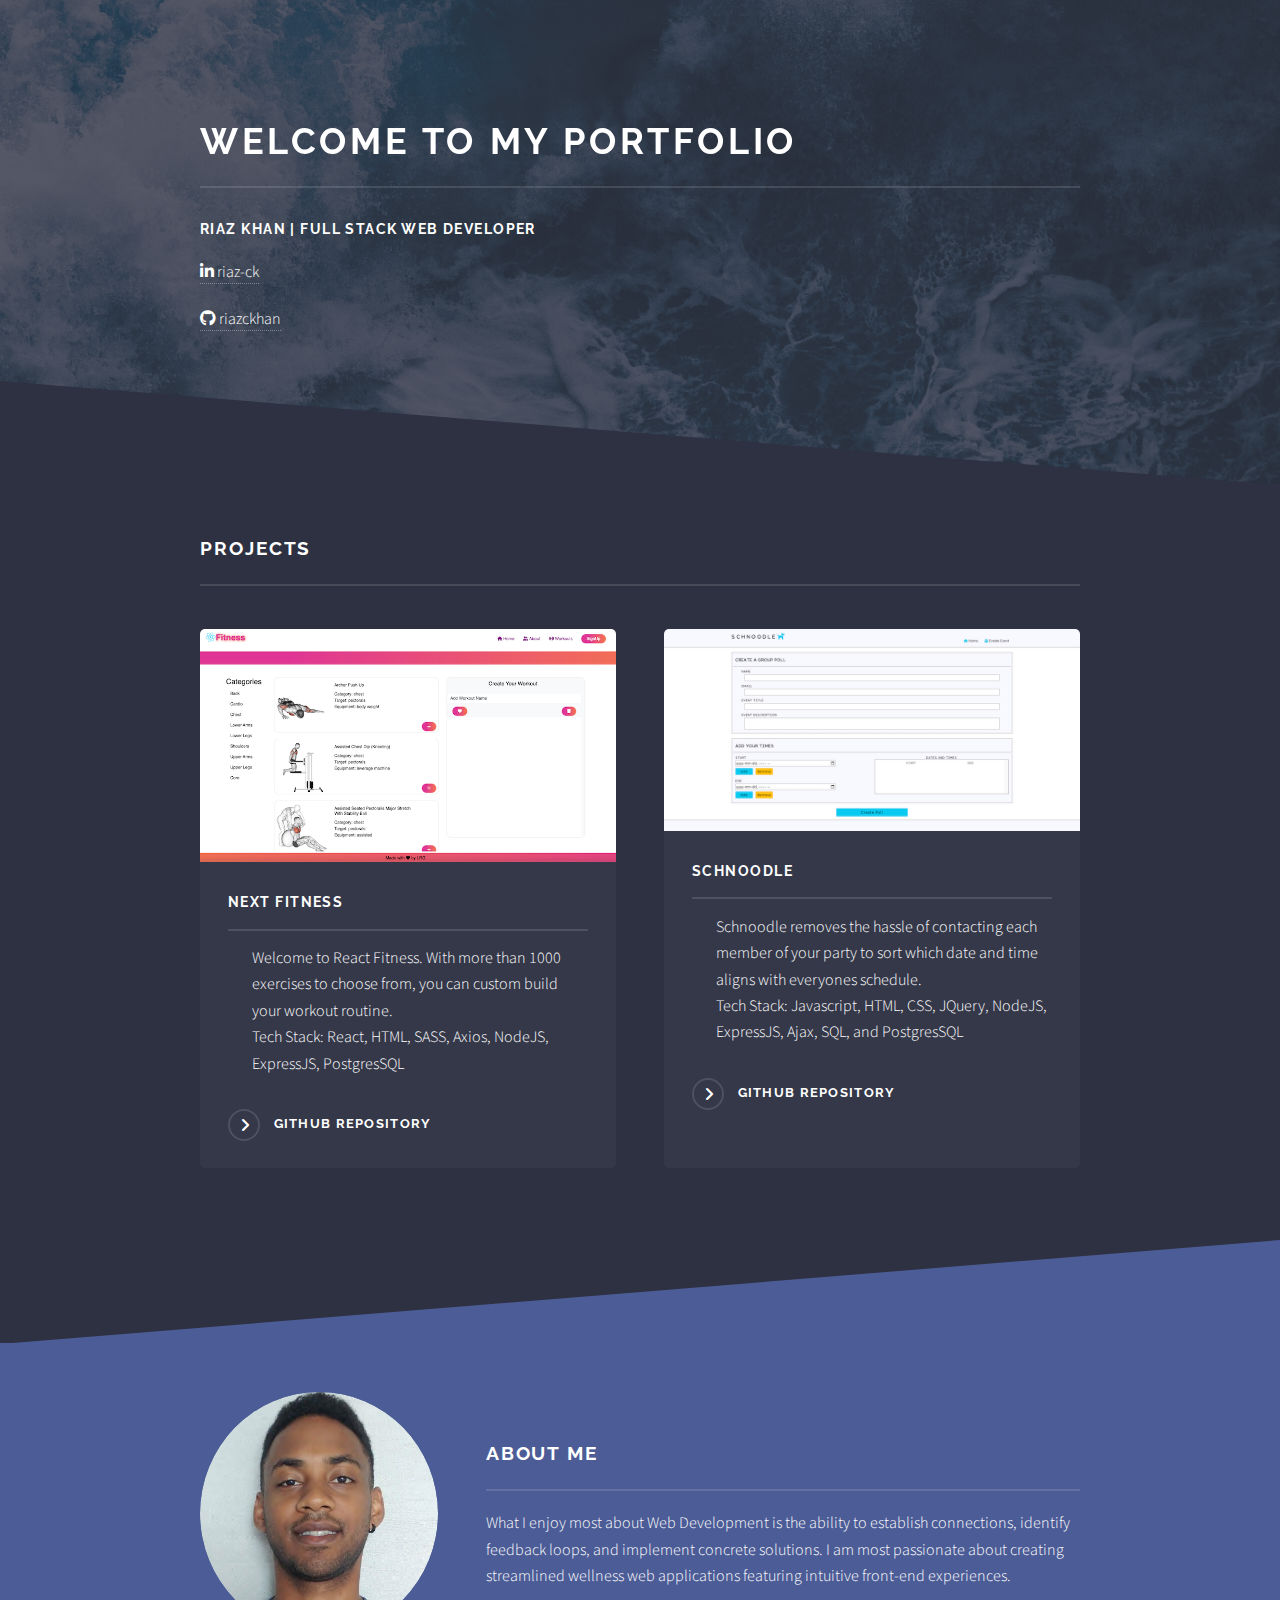
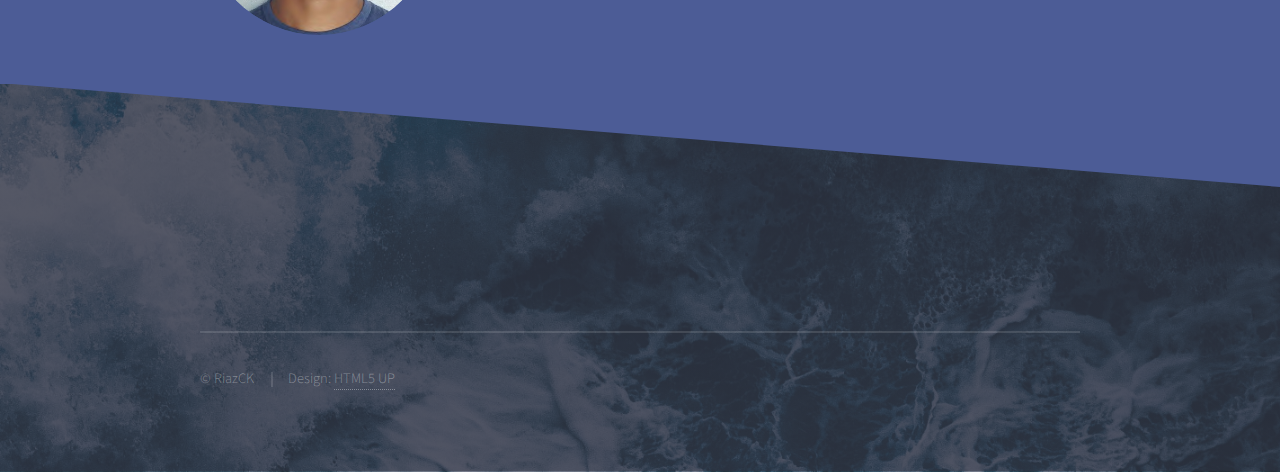
==== index.html @ c2c5a0a3 "Update description to match desired length" ====
<!DOCTYPE HTML>
<!--
	Solid State by HTML5 UP
	html5up.net | @ajlkn
	Free for personal and commercial use under the CCA 3.0 license (html5up.net/license)
-->
<html>

<head>
	<title>RiazCK Portfolio</title>
	<meta charset="utf-8" />
	<meta name="viewport" content="width=device-width, initial-scale=1, user-scalable=no" />
	<link rel="stylesheet" href="assets/css/main.css" />
	<noscript>
		<link rel="stylesheet" href="assets/css/noscript.css" />
	</noscript>

	<!-- Personal Styles -->
	<link rel="stylesheet" href="assets/css/custom.css" />

	<!-- Font Awesome CDN -->
	<link rel="stylesheet" href="https://cdnjs.cloudflare.com/ajax/libs/font-awesome/6.1.0/css/all.min.css"
		type="text/css" />
</head>

<body class="is-preload">

	<!-- Page Wrapper -->
	<div id="page-wrapper">

		<!-- Header -->
		<!-- <header id="header" class="alt">
						<h1><a href="index.html">Solid State</a></h1>
						<nav>
							<a href="#menu">Menu</a>
						</nav>
					</header> -->

		<!-- Menu -->
		<!-- <nav id="menu">
						<div class="inner">
							<h2>Menu</h2>
							<ul class="links">
								<li><a href="index.html">Home</a></li>
								<li><a href="generic.html">Generic</a></li>
								<li><a href="elements.html">Elements</a></li>
								<li><a href="#">Log In</a></li>
								<li><a href="#">Sign Up</a></li>
							</ul>
							<a href="#" class="close">Close</a>
						</div>
					</nav> -->

		<!-- Banner -->
		<section id="banner">
			<div class="inner">
				<!-- <div class="logo"><span class="icon fa-gem"></span></div> -->
				<h2>Welcome To My Portfolio</h2>

				<article class="icon-container">
					<h3 class="logo">Riaz Khan | Full Stack Web Developer</h3>
					<div class="logo"> <a href="https://www.linkedin.com/in/riaz-ck/"> <span
								class="fa-brands fa-linkedin-in"></span> riaz-ck </a> </div>
					<div class="logo"> <a href="https://github.com/RiazCKhan"> <span class="fa-brands fa-github"></span> riazckhan
						</a> </div>
				</article>

			</div>
		</section>

		<!-- Wrapper -->
		<section id="wrapper">

			<!-- PROJECTS -->
			<!-- One -->
			<section id="four" class="wrapper alt style1">
				<div class="inner">
					<h2 class="major">Projects</h2>

					<!-- <p>Cras mattis ante fermentum, malesuada neque vitae, eleifend erat. Phasellus non pulvinar erat. Fusce
						tincidunt, nisl eget mattis egestas, purus ipsum consequat orci, sit amet lobortis lorem lacus in tellus.
						Sed ac elementum arcu. Quisque placerat auctor laoreet.</p> -->

					<section class="features">

						<article>
							<a href="https://github.com/RiazCKhan/react-fit" class="image"><img src="images/pic01.png" alt="" /></a>
							<h3 class="major">Next Fitness</h3>
							<ul class="project-desc">
								<li>Welcome to React Fitness. With more than 1000 exercises to choose from, you can custom build your
									workout routine.</li>
								<li>Tech Stack: React, HTML, SASS, Axios, NodeJS, ExpressJS, PostgresSQL</li>
							</ul>
							<a href="https://github.com/RiazCKhan/react-fit" class="special">GitHub Repository</a>
						</article>

						<article>
							<a href="https://github.com/RiazCKhan/midterm-schoodle" class="image"><img src="images/pic02.png"
									alt="" /></a>
							<h3 class="major">Schnoodle</h3>
							<ul class="project-desc">
								<li>Schnoodle removes the hassle of contacting each member of your party to sort which date and time
									aligns with everyones schedule.</li>
								<li>Tech Stack: Javascript, HTML, CSS, JQuery, NodeJS, ExpressJS, Ajax, SQL, and PostgresSQL</li>
							</ul>
							<a href="https://github.com/RiazCKhan/midterm-schoodle" class="special">GitHub Repository</a>
						</article>

						<!-- <article>
							<a href="#" class="image"><img src="images/pic05.jpg" alt="" /></a>
							<h3 class="major">Nisl placerat</h3>
							<p>Lorem ipsum dolor sit amet, consectetur adipiscing vehicula id nulla dignissim dapibus ultrices.</p>
							<a href="#" class="special">Learn more</a>
						</article> -->

						<!-- <article>
							<a href="#" class="image"><img src="images/pic06.jpg" alt="" /></a>
							<h3 class="major">Ante fermentum</h3>
							<p>Lorem ipsum dolor sit amet, consectetur adipiscing vehicula id nulla dignissim dapibus ultrices.</p>
							<a href="#" class="special">Learn more</a>
						</article>

						<article>
							<a href="#" class="image"><img src="images/pic07.jpg" alt="" /></a>
							<h3 class="major">Fusce consequat</h3>
							<p>Lorem ipsum dolor sit amet, consectetur adipiscing vehicula id nulla dignissim dapibus ultrices.</p>
							<a href="#" class="special">Learn more</a>
						</article> -->

					</section>

					<!-- <ul class="actions">
						<li><a href="#" class="button">Browse All</a></li>
					</ul> -->

				</div>
			</section>

			<!-- ABOUT ME -->
			<!-- Two -->
			<section id="one" class="wrapper spotlight style1">
				<div class="inner">
					<a href="#" class="image"><img src="images/pic08.jpg" alt="" /></a>
					<div class="content">
						<h2 class="major">About Me</h2>
						<p>What I enjoy most about Web Development is the ability to establish connections,
							identify feedback loops, and implement concrete solutions.
							I am most passionate about creating streamlined wellness
							web applications featuring intuitive front-end experiences.</p>
						<!-- <a href="#" class="special">Learn more</a> -->
					</div>
				</div>
			</section>

			<!-- Three -->
			<!-- <section id="two" class="wrapper alt spotlight style2">
				<div class="inner">
					<a href="#" class="image"><img src="images/pic02.jpg" alt="" /></a>
					<div class="content">
						<h2 class="major">Tempus adipiscing</h2>
						<p>Lorem ipsum dolor sit amet, etiam lorem adipiscing elit. Cras turpis ante, nullam sit amet turpis non,
							sollicitudin posuere urna. Mauris id tellus arcu. Nunc vehicula id nulla dignissim dapibus. Nullam
							ultrices, neque et faucibus viverra, ex nulla cursus.</p>
						<a href="#" class="special">Learn more</a>
					</div>
				</div>
			</section> -->

			<!-- Four -->
			<!-- <section id="three" class="wrapper spotlight style3">
				<div class="inner">
					<a href="#" class="image"><img src="images/pic03.jpg" alt="" /></a>
					<div class="content">
						<h2 class="major">Nullam dignissim</h2>
						<p>Lorem ipsum dolor sit amet, etiam lorem adipiscing elit. Cras turpis ante, nullam sit amet turpis non,
							sollicitudin posuere urna. Mauris id tellus arcu. Nunc vehicula id nulla dignissim dapibus. Nullam
							ultrices, neque et faucibus viverra, ex nulla cursus.</p>
						<a href="#" class="special">Learn more</a>
					</div>
				</div>
			</section> -->

		</section>

		<!-- Footer -->
		<section id="footer">
			<div class="inner">

				<!-- <h2 class="major">Get in touch</h2>
				<form method="post" action="#">
					<div class="fields">
						<div class="field">
							<label for="name">Name</label>
							<input type="text" name="name" id="name" />
						</div>
						<div class="field">
							<label for="email">Email</label>
							<input type="email" name="email" id="email" />
						</div>
						<div class="field">
							<label for="message">Message</label>
							<textarea name="message" id="message" rows="4"></textarea>
						</div>
					</div>
					<ul class="actions">
						<li><input type="submit" value="Send Message" /></li>
					</ul>
				</form>
				<ul class="contact">
					<li class="icon solid fa-home">
						Untitled Inc<br />
						1234 Somewhere Road Suite #2894<br />
						Nashville, TN 00000-0000
					</li>
					<li class="icon solid fa-phone">(000) 000-0000</li>
					<li class="icon solid fa-envelope"><a href="#">information@untitled.tld</a></li>
					<li class="icon brands fa-twitter"><a href="#">twitter.com/untitled-tld</a></li>
					<li> <i class="fa-brands fa-linkedin-in"></i> </li>
					<li>  <i class="fa-brands fa-github"></i> </li>
				</ul> -->

				<ul class="copyright">
					<li>&copy; RiazCK</li>
					<li>Design: <a href="http://html5up.net">HTML5 UP</a></li>
				</ul>
			</div>
		</section>

	</div>

	<!-- Scripts -->
	<script src="assets/js/jquery.min.js"></script>
	<script src="assets/js/jquery.scrollex.min.js"></script>
	<script src="assets/js/browser.min.js"></script>
	<script src="assets/js/breakpoints.min.js"></script>
	<script src="assets/js/util.js"></script>
	<script src="assets/js/main.js"></script>

</body>

</html>
---- assets/css/main.css ----
@import url(fontawesome-all.min.css);
@import url("https://fonts.googleapis.com/css?family=Raleway:200,700|Source+Sans+Pro:300,600,300italic,600italic");

/*
	Solid State by HTML5 UP
	html5up.net | @ajlkn
	Free for personal and commercial use under the CCA 3.0 license (html5up.net/license)
*/

html, body, div, span, applet, object,
iframe, h1, h2, h3, h4, h5, h6, p, blockquote,
pre, a, abbr, acronym, address, big, cite,
code, del, dfn, em, img, ins, kbd, q, s, samp,
small, strike, strong, sub, sup, tt, var, b,
u, i, center, dl, dt, dd, ol, ul, li, fieldset,
form, label, legend, table, caption, tbody,
tfoot, thead, tr, th, td, article, aside,
canvas, details, embed, figure, figcaption,
footer, header, hgroup, menu, nav, output, ruby,
section, summary, time, mark, audio, video {
	margin: 0;
	padding: 0;
	border: 0;
	font-size: 100%;
	font: inherit;
	vertical-align: baseline;}

article, aside, details, figcaption, figure,
footer, header, hgroup, menu, nav, section {
	display: block;}

body {
	line-height: 1;
}

ol, ul {
	list-style: none;
}

blockquote, q {
	quotes: none;
}

	blockquote:before, blockquote:after, q:before, q:after {
		content: '';
		content: none;
	}

table {
	border-collapse: collapse;
	border-spacing: 0;
}

body {
	-webkit-text-size-adjust: none;
}

mark {
	background-color: transparent;
	color: inherit;
}

input::-moz-focus-inner {
	border: 0;
	padding: 0;
}

input, select, textarea {
	-moz-appearance: none;
	-webkit-appearance: none;
	-ms-appearance: none;
	appearance: none;
}

/* Basic */

	@-ms-viewport {
		width: device-width;
	}

	body {
		-ms-overflow-style: scrollbar;
	}

	@media screen and (max-width: 480px) {

		html, body {
			min-width: 320px;
		}

	}

	html {
		box-sizing: border-box;
	}

	*, *:before, *:after {
		box-sizing: inherit;
	}

	body {
		background-color: #2e3141;
		background-image: linear-gradient(to top, rgba(46, 49, 65, 0.8), rgba(46, 49, 65, 0.8)), url("../../images/bg.jpg");
		background-size: auto, cover;
		background-attachment: fixed, fixed;
		background-position: center, center;
	}

		body.is-preload *, body.is-preload *:before, body.is-preload *:after {
			-moz-animation: none !important;
			-webkit-animation: none !important;
			-ms-animation: none !important;
			animation: none !important;
			-moz-transition: none !important;
			-webkit-transition: none !important;
			-ms-transition: none !important;
			transition: none !important;
		}

/* Type */

	body, input, select, textarea {
		color: #ffffff;
		font-family: "Source Sans Pro", Helvetica, sans-serif;
		font-size: 16.5pt;
		font-weight: 300;
		line-height: 1.65;
	}

		@media screen and (max-width: 1680px) {

			body, input, select, textarea {
				font-size: 13pt;
			}

		}

		@media screen and (max-width: 1280px) {

			body, input, select, textarea {
				font-size: 12pt;
			}

		}

		@media screen and (max-width: 980px) {

			body, input, select, textarea {
				font-size: 12pt;
			}

		}

		@media screen and (max-width: 736px) {

			body, input, select, textarea {
				font-size: 12pt;
			}

		}

		@media screen and (max-width: 480px) {

			body, input, select, textarea {
				font-size: 12pt;
			}

		}

	a {
		-moz-transition: color 0.2s ease-in-out, border-bottom-color 0.2s ease-in-out;
		-webkit-transition: color 0.2s ease-in-out, border-bottom-color 0.2s ease-in-out;
		-ms-transition: color 0.2s ease-in-out, border-bottom-color 0.2s ease-in-out;
		transition: color 0.2s ease-in-out, border-bottom-color 0.2s ease-in-out;
		border-bottom: dotted 1px rgba(255, 255, 255, 0.35);
		color: #ffffff;
		text-decoration: none;
	}

		a:hover {
			border-bottom-color: transparent;
			color: #ffffff !important;
		}

		a.special:not(.button) {
			text-decoration: none;
			border-bottom: 0;
			display: block;
			font-family: Raleway, Helvetica, sans-serif;
			font-size: 0.8em;
			font-weight: 700;
			letter-spacing: 0.1em;
			margin: 0 0 2em 0;
			text-transform: uppercase;
		}

			a.special:not(.button):before {
				-moz-osx-font-smoothing: grayscale;
				-webkit-font-smoothing: antialiased;
				display: inline-block;
				font-style: normal;
				font-variant: normal;
				text-rendering: auto;
				line-height: 1;
				text-transform: none !important;
				font-family: 'Font Awesome 5 Free';
				font-weight: 900;
			}

			a.special:not(.button):before {
				-moz-transition: background-color 0.2s ease-in-out;
				-webkit-transition: background-color 0.2s ease-in-out;
				-ms-transition: background-color 0.2s ease-in-out;
				transition: background-color 0.2s ease-in-out;
				border-radius: 100%;
				border: solid 2px rgba(255, 255, 255, 0.125);
				content: '\f105';
				display: inline-block;
				font-size: 1.25em;
				height: 2em;
				line-height: 1.75em;
				margin-right: 0.85em;
				text-align: center;
				text-indent: 0.15em;
				vertical-align: middle;
				width: 2em;
			}

			a.special:not(.button):hover:before {
				background-color: rgba(255, 255, 255, 0.025);
			}

			a.special:not(.button):active:before {
				background-color: rgba(255, 255, 255, 0.075);
			}

	strong, b {
		color: #ffffff;
		font-weight: 600;
	}

	em, i {
		font-style: italic;
	}

	p {
		margin: 0 0 2em 0;
	}

	h1, h2, h3, h4, h5, h6 {
		color: #ffffff;
		font-family: Raleway, Helvetica, sans-serif;
		font-weight: 700;
		letter-spacing: 0.1em;
		margin: 0 0 1em 0;
		text-transform: uppercase;
	}

		h1 a, h2 a, h3 a, h4 a, h5 a, h6 a {
			color: inherit;
			text-decoration: none;
			border-bottom: 0;
		}

		h1 span, h2 span, h3 span, h4 span, h5 span, h6 span {
			font-weight: 200;
		}

		h1.major, h2.major, h3.major, h4.major, h5.major, h6.major {
			padding-bottom: 1em;
			border-bottom: solid 2px rgba(255, 255, 255, 0.125);
		}

	h2 {
		font-size: 1.2em;
	}

	h3 {
		font-size: 0.9em;
	}

	h4 {
		font-size: 0.7em;
	}

	h5 {
		font-size: 0.7em;
	}

	h6 {
		font-size: 0.7em;
	}

	@media screen and (max-width: 736px) {

		h2 {
			font-size: 1em;
		}

		h3 {
			font-size: 0.8em;
		}

	}

	sub {
		font-size: 0.8em;
		position: relative;
		top: 0.5em;
	}

	sup {
		font-size: 0.8em;
		position: relative;
		top: -0.5em;
	}

	blockquote {
		border-left: solid 4px rgba(255, 255, 255, 0.125);
		font-style: italic;
		margin: 0 0 2em 0;
		padding: 0.5em 0 0.5em 2em;
	}

	code {
		background: rgba(255, 255, 255, 0.025);
		border-radius: 5px;
		border: solid 2px rgba(255, 255, 255, 0.125);
		font-family: "Courier New", monospace;
		font-size: 0.9em;
		margin: 0 0.25em;
		padding: 0.25em 0.65em;
	}

	pre {
		-webkit-overflow-scrolling: touch;
		font-family: "Courier New", monospace;
		font-size: 0.9em;
		margin: 0 0 2em 0;
	}

		pre code {
			display: block;
			line-height: 1.75em;
			padding: 1em 1.5em;
			overflow-x: auto;
		}

	hr {
		border: 0;
		border-bottom: solid 2px rgba(255, 255, 255, 0.125);
		margin: 2.5em 0;
	}

		hr.major {
			margin: 4em 0;
		}

	.align-left {
		text-align: left;
	}

	.align-center {
		text-align: center;
	}

	.align-right {
		text-align: right;
	}

/* Row */

	.row {
		display: flex;
		flex-wrap: wrap;
		box-sizing: border-box;
		align-items: stretch;
	}

		.row > * {
			box-sizing: border-box;
		}

		.row.gtr-uniform > * > :last-child {
			margin-bottom: 0;
		}

		.row.aln-left {
			justify-content: flex-start;
		}

		.row.aln-center {
			justify-content: center;
		}

		.row.aln-right {
			justify-content: flex-end;
		}

		.row.aln-top {
			align-items: flex-start;
		}

		.row.aln-middle {
			align-items: center;
		}

		.row.aln-bottom {
			align-items: flex-end;
		}

		.row > .imp {
			order: -1;
		}

		.row > .col-1 {
			width: 8.33333%;
		}

		.row > .off-1 {
			margin-left: 8.33333%;
		}

		.row > .col-2 {
			width: 16.66667%;
		}

		.row > .off-2 {
			margin-left: 16.66667%;
		}

		.row > .col-3 {
			width: 25%;
		}

		.row > .off-3 {
			margin-left: 25%;
		}

		.row > .col-4 {
			width: 33.33333%;
		}

		.row > .off-4 {
			margin-left: 33.33333%;
		}

		.row > .col-5 {
			width: 41.66667%;
		}

		.row > .off-5 {
			margin-left: 41.66667%;
		}

		.row > .col-6 {
			width: 50%;
		}

		.row > .off-6 {
			margin-left: 50%;
		}

		.row > .col-7 {
			width: 58.33333%;
		}

		.row > .off-7 {
			margin-left: 58.33333%;
		}

		.row > .col-8 {
			width: 66.66667%;
		}

		.row > .off-8 {
			margin-left: 66.66667%;
		}

		.row > .col-9 {
			width: 75%;
		}

		.row > .off-9 {
			margin-left: 75%;
		}

		.row > .col-10 {
			width: 83.33333%;
		}

		.row > .off-10 {
			margin-left: 83.33333%;
		}

		.row > .col-11 {
			width: 91.66667%;
		}

		.row > .off-11 {
			margin-left: 91.66667%;
		}

		.row > .col-12 {
			width: 100%;
		}

		.row > .off-12 {
			margin-left: 100%;
		}

		.row.gtr-0 {
			margin-top: 0;
			margin-left: 0em;
		}

			.row.gtr-0 > * {
				padding: 0 0 0 0em;
			}

			.row.gtr-0.gtr-uniform {
				margin-top: 0em;
			}

				.row.gtr-0.gtr-uniform > * {
					padding-top: 0em;
				}

		.row.gtr-25 {
			margin-top: 0;
			margin-left: -0.4375em;
		}

			.row.gtr-25 > * {
				padding: 0 0 0 0.4375em;
			}

			.row.gtr-25.gtr-uniform {
				margin-top: -0.4375em;
			}

				.row.gtr-25.gtr-uniform > * {
					padding-top: 0.4375em;
				}

		.row.gtr-50 {
			margin-top: 0;
			margin-left: -0.875em;
		}

			.row.gtr-50 > * {
				padding: 0 0 0 0.875em;
			}

			.row.gtr-50.gtr-uniform {
				margin-top: -0.875em;
			}

				.row.gtr-50.gtr-uniform > * {
					padding-top: 0.875em;
				}

		.row {
			margin-top: 0;
			margin-left: -1.75em;
		}

			.row > * {
				padding: 0 0 0 1.75em;
			}

			.row.gtr-uniform {
				margin-top: -1.75em;
			}

				.row.gtr-uniform > * {
					padding-top: 1.75em;
				}

		.row.gtr-150 {
			margin-top: 0;
			margin-left: -2.625em;
		}

			.row.gtr-150 > * {
				padding: 0 0 0 2.625em;
			}

			.row.gtr-150.gtr-uniform {
				margin-top: -2.625em;
			}

				.row.gtr-150.gtr-uniform > * {
					padding-top: 2.625em;
				}

		.row.gtr-200 {
			margin-top: 0;
			margin-left: -3.5em;
		}

			.row.gtr-200 > * {
				padding: 0 0 0 3.5em;
			}

			.row.gtr-200.gtr-uniform {
				margin-top: -3.5em;
			}

				.row.gtr-200.gtr-uniform > * {
					padding-top: 3.5em;
				}

		@media screen and (max-width: 1680px) {

			.row {
				display: flex;
				flex-wrap: wrap;
				box-sizing: border-box;
				align-items: stretch;
			}

				.row > * {
					box-sizing: border-box;
				}

				.row.gtr-uniform > * > :last-child {
					margin-bottom: 0;
				}

				.row.aln-left {
					justify-content: flex-start;
				}

				.row.aln-center {
					justify-content: center;
				}

				.row.aln-right {
					justify-content: flex-end;
				}

				.row.aln-top {
					align-items: flex-start;
				}

				.row.aln-middle {
					align-items: center;
				}

				.row.aln-bottom {
					align-items: flex-end;
				}

				.row > .imp-xlarge {
					order: -1;
				}

				.row > .col-1-xlarge {
					width: 8.33333%;
				}

				.row > .off-1-xlarge {
					margin-left: 8.33333%;
				}

				.row > .col-2-xlarge {
					width: 16.66667%;
				}

				.row > .off-2-xlarge {
					margin-left: 16.66667%;
				}

				.row > .col-3-xlarge {
					width: 25%;
				}

				.row > .off-3-xlarge {
					margin-left: 25%;
				}

				.row > .col-4-xlarge {
					width: 33.33333%;
				}

				.row > .off-4-xlarge {
					margin-left: 33.33333%;
				}

				.row > .col-5-xlarge {
					width: 41.66667%;
				}

				.row > .off-5-xlarge {
					margin-left: 41.66667%;
				}

				.row > .col-6-xlarge {
					width: 50%;
				}

				.row > .off-6-xlarge {
					margin-left: 50%;
				}

				.row > .col-7-xlarge {
					width: 58.33333%;
				}

				.row > .off-7-xlarge {
					margin-left: 58.33333%;
				}

				.row > .col-8-xlarge {
					width: 66.66667%;
				}

				.row > .off-8-xlarge {
					margin-left: 66.66667%;
				}

				.row > .col-9-xlarge {
					width: 75%;
				}

				.row > .off-9-xlarge {
					margin-left: 75%;
				}

				.row > .col-10-xlarge {
					width: 83.33333%;
				}

				.row > .off-10-xlarge {
					margin-left: 83.33333%;
				}

				.row > .col-11-xlarge {
					width: 91.66667%;
				}

				.row > .off-11-xlarge {
					margin-left: 91.66667%;
				}

				.row > .col-12-xlarge {
					width: 100%;
				}

				.row > .off-12-xlarge {
					margin-left: 100%;
				}

				.row.gtr-0 {
					margin-top: 0;
					margin-left: 0em;
				}

					.row.gtr-0 > * {
						padding: 0 0 0 0em;
					}

					.row.gtr-0.gtr-uniform {
						margin-top: 0em;
					}

						.row.gtr-0.gtr-uniform > * {
							padding-top: 0em;
						}

				.row.gtr-25 {
					margin-top: 0;
					margin-left: -0.4375em;
				}

					.row.gtr-25 > * {
						padding: 0 0 0 0.4375em;
					}

					.row.gtr-25.gtr-uniform {
						margin-top: -0.4375em;
					}

						.row.gtr-25.gtr-uniform > * {
							padding-top: 0.4375em;
						}

				.row.gtr-50 {
					margin-top: 0;
					margin-left: -0.875em;
				}

					.row.gtr-50 > * {
						padding: 0 0 0 0.875em;
					}

					.row.gtr-50.gtr-uniform {
						margin-top: -0.875em;
					}

						.row.gtr-50.gtr-uniform > * {
							padding-top: 0.875em;
						}

				.row {
					margin-top: 0;
					margin-left: -1.75em;
				}

					.row > * {
						padding: 0 0 0 1.75em;
					}

					.row.gtr-uniform {
						margin-top: -1.75em;
					}

						.row.gtr-uniform > * {
							padding-top: 1.75em;
						}

				.row.gtr-150 {
					margin-top: 0;
					margin-left: -2.625em;
				}

					.row.gtr-150 > * {
						padding: 0 0 0 2.625em;
					}

					.row.gtr-150.gtr-uniform {
						margin-top: -2.625em;
					}

						.row.gtr-150.gtr-uniform > * {
							padding-top: 2.625em;
						}

				.row.gtr-200 {
					margin-top: 0;
					margin-left: -3.5em;
				}

					.row.gtr-200 > * {
						padding: 0 0 0 3.5em;
					}

					.row.gtr-200.gtr-uniform {
						margin-top: -3.5em;
					}

						.row.gtr-200.gtr-uniform > * {
							padding-top: 3.5em;
						}

		}

		@media screen and (max-width: 1280px) {

			.row {
				display: flex;
				flex-wrap: wrap;
				box-sizing: border-box;
				align-items: stretch;
			}

				.row > * {
					box-sizing: border-box;
				}

				.row.gtr-uniform > * > :last-child {
					margin-bottom: 0;
				}

				.row.aln-left {
					justify-content: flex-start;
				}

				.row.aln-center {
					justify-content: center;
				}

				.row.aln-right {
					justify-content: flex-end;
				}

				.row.aln-top {
					align-items: flex-start;
				}

				.row.aln-middle {
					align-items: center;
				}

				.row.aln-bottom {
					align-items: flex-end;
				}

				.row > .imp-large {
					order: -1;
				}

				.row > .col-1-large {
					width: 8.33333%;
				}

				.row > .off-1-large {
					margin-left: 8.33333%;
				}

				.row > .col-2-large {
					width: 16.66667%;
				}

				.row > .off-2-large {
					margin-left: 16.66667%;
				}

				.row > .col-3-large {
					width: 25%;
				}

				.row > .off-3-large {
					margin-left: 25%;
				}

				.row > .col-4-large {
					width: 33.33333%;
				}

				.row > .off-4-large {
					margin-left: 33.33333%;
				}

				.row > .col-5-large {
					width: 41.66667%;
				}

				.row > .off-5-large {
					margin-left: 41.66667%;
				}

				.row > .col-6-large {
					width: 50%;
				}

				.row > .off-6-large {
					margin-left: 50%;
				}

				.row > .col-7-large {
					width: 58.33333%;
				}

				.row > .off-7-large {
					margin-left: 58.33333%;
				}

				.row > .col-8-large {
					width: 66.66667%;
				}

				.row > .off-8-large {
					margin-left: 66.66667%;
				}

				.row > .col-9-large {
					width: 75%;
				}

				.row > .off-9-large {
					margin-left: 75%;
				}

				.row > .col-10-large {
					width: 83.33333%;
				}

				.row > .off-10-large {
					margin-left: 83.33333%;
				}

				.row > .col-11-large {
					width: 91.66667%;
				}

				.row > .off-11-large {
					margin-left: 91.66667%;
				}

				.row > .col-12-large {
					width: 100%;
				}

				.row > .off-12-large {
					margin-left: 100%;
				}

				.row.gtr-0 {
					margin-top: 0;
					margin-left: 0em;
				}

					.row.gtr-0 > * {
						padding: 0 0 0 0em;
					}

					.row.gtr-0.gtr-uniform {
						margin-top: 0em;
					}

						.row.gtr-0.gtr-uniform > * {
							padding-top: 0em;
						}

				.row.gtr-25 {
					margin-top: 0;
					margin-left: -0.4375em;
				}

					.row.gtr-25 > * {
						padding: 0 0 0 0.4375em;
					}

					.row.gtr-25.gtr-uniform {
						margin-top: -0.4375em;
					}

						.row.gtr-25.gtr-uniform > * {
							padding-top: 0.4375em;
						}

				.row.gtr-50 {
					margin-top: 0;
					margin-left: -0.875em;
				}

					.row.gtr-50 > * {
						padding: 0 0 0 0.875em;
					}

					.row.gtr-50.gtr-uniform {
						margin-top: -0.875em;
					}

						.row.gtr-50.gtr-uniform > * {
							padding-top: 0.875em;
						}

				.row {
					margin-top: 0;
					margin-left: -1.75em;
				}

					.row > * {
						padding: 0 0 0 1.75em;
					}

					.row.gtr-uniform {
						margin-top: -1.75em;
					}

						.row.gtr-uniform > * {
							padding-top: 1.75em;
						}

				.row.gtr-150 {
					margin-top: 0;
					margin-left: -2.625em;
				}

					.row.gtr-150 > * {
						padding: 0 0 0 2.625em;
					}

					.row.gtr-150.gtr-uniform {
						margin-top: -2.625em;
					}

						.row.gtr-150.gtr-uniform > * {
							padding-top: 2.625em;
						}

				.row.gtr-200 {
					margin-top: 0;
					margin-left: -3.5em;
				}

					.row.gtr-200 > * {
						padding: 0 0 0 3.5em;
					}

					.row.gtr-200.gtr-uniform {
						margin-top: -3.5em;
					}

						.row.gtr-200.gtr-uniform > * {
							padding-top: 3.5em;
						}

		}

		@media screen and (max-width: 980px) {

			.row {
				display: flex;
				flex-wrap: wrap;
				box-sizing: border-box;
				align-items: stretch;
			}

				.row > * {
					box-sizing: border-box;
				}

				.row.gtr-uniform > * > :last-child {
					margin-bottom: 0;
				}

				.row.aln-left {
					justify-content: flex-start;
				}

				.row.aln-center {
					justify-content: center;
				}

				.row.aln-right {
					justify-content: flex-end;
				}

				.row.aln-top {
					align-items: flex-start;
				}

				.row.aln-middle {
					align-items: center;
				}

				.row.aln-bottom {
					align-items: flex-end;
				}

				.row > .imp-medium {
					order: -1;
				}

				.row > .col-1-medium {
					width: 8.33333%;
				}

				.row > .off-1-medium {
					margin-left: 8.33333%;
				}

				.row > .col-2-medium {
					width: 16.66667%;
				}

				.row > .off-2-medium {
					margin-left: 16.66667%;
				}

				.row > .col-3-medium {
					width: 25%;
				}

				.row > .off-3-medium {
					margin-left: 25%;
				}

				.row > .col-4-medium {
					width: 33.33333%;
				}

				.row > .off-4-medium {
					margin-left: 33.33333%;
				}

				.row > .col-5-medium {
					width: 41.66667%;
				}

				.row > .off-5-medium {
					margin-left: 41.66667%;
				}

				.row > .col-6-medium {
					width: 50%;
				}

				.row > .off-6-medium {
					margin-left: 50%;
				}

				.row > .col-7-medium {
					width: 58.33333%;
				}

				.row > .off-7-medium {
					margin-left: 58.33333%;
				}

				.row > .col-8-medium {
					width: 66.66667%;
				}

				.row > .off-8-medium {
					margin-left: 66.66667%;
				}

				.row > .col-9-medium {
					width: 75%;
				}

				.row > .off-9-medium {
					margin-left: 75%;
				}

				.row > .col-10-medium {
					width: 83.33333%;
				}

				.row > .off-10-medium {
					margin-left: 83.33333%;
				}

				.row > .col-11-medium {
					width: 91.66667%;
				}

				.row > .off-11-medium {
					margin-left: 91.66667%;
				}

				.row > .col-12-medium {
					width: 100%;
				}

				.row > .off-12-medium {
					margin-left: 100%;
				}

				.row.gtr-0 {
					margin-top: 0;
					margin-left: 0em;
				}

					.row.gtr-0 > * {
						padding: 0 0 0 0em;
					}

					.row.gtr-0.gtr-uniform {
						margin-top: 0em;
					}

						.row.gtr-0.gtr-uniform > * {
							padding-top: 0em;
						}

				.row.gtr-25 {
					margin-top: 0;
					margin-left: -0.4375em;
				}

					.row.gtr-25 > * {
						padding: 0 0 0 0.4375em;
					}

					.row.gtr-25.gtr-uniform {
						margin-top: -0.4375em;
					}

						.row.gtr-25.gtr-uniform > * {
							padding-top: 0.4375em;
						}

				.row.gtr-50 {
					margin-top: 0;
					margin-left: -0.875em;
				}

					.row.gtr-50 > * {
						padding: 0 0 0 0.875em;
					}

					.row.gtr-50.gtr-uniform {
						margin-top: -0.875em;
					}

						.row.gtr-50.gtr-uniform > * {
							padding-top: 0.875em;
						}

				.row {
					margin-top: 0;
					margin-left: -1.75em;
				}

					.row > * {
						padding: 0 0 0 1.75em;
					}

					.row.gtr-uniform {
						margin-top: -1.75em;
					}

						.row.gtr-uniform > * {
							padding-top: 1.75em;
						}

				.row.gtr-150 {
					margin-top: 0;
					margin-left: -2.625em;
				}

					.row.gtr-150 > * {
						padding: 0 0 0 2.625em;
					}

					.row.gtr-150.gtr-uniform {
						margin-top: -2.625em;
					}

						.row.gtr-150.gtr-uniform > * {
							padding-top: 2.625em;
						}

				.row.gtr-200 {
					margin-top: 0;
					margin-left: -3.5em;
				}

					.row.gtr-200 > * {
						padding: 0 0 0 3.5em;
					}

					.row.gtr-200.gtr-uniform {
						margin-top: -3.5em;
					}

						.row.gtr-200.gtr-uniform > * {
							padding-top: 3.5em;
						}

		}

		@media screen and (max-width: 736px) {

			.row {
				display: flex;
				flex-wrap: wrap;
				box-sizing: border-box;
				align-items: stretch;
			}

				.row > * {
					box-sizing: border-box;
				}

				.row.gtr-uniform > * > :last-child {
					margin-bottom: 0;
				}

				.row.aln-left {
					justify-content: flex-start;
				}

				.row.aln-center {
					justify-content: center;
				}

				.row.aln-right {
					justify-content: flex-end;
				}

				.row.aln-top {
					align-items: flex-start;
				}

				.row.aln-middle {
					align-items: center;
				}

				.row.aln-bottom {
					align-items: flex-end;
				}

				.row > .imp-small {
					order: -1;
				}

				.row > .col-1-small {
					width: 8.33333%;
				}

				.row > .off-1-small {
					margin-left: 8.33333%;
				}

				.row > .col-2-small {
					width: 16.66667%;
				}

				.row > .off-2-small {
					margin-left: 16.66667%;
				}

				.row > .col-3-small {
					width: 25%;
				}

				.row > .off-3-small {
					margin-left: 25%;
				}

				.row > .col-4-small {
					width: 33.33333%;
				}

				.row > .off-4-small {
					margin-left: 33.33333%;
				}

				.row > .col-5-small {
					width: 41.66667%;
				}

				.row > .off-5-small {
					margin-left: 41.66667%;
				}

				.row > .col-6-small {
					width: 50%;
				}

				.row > .off-6-small {
					margin-left: 50%;
				}

				.row > .col-7-small {
					width: 58.33333%;
				}

				.row > .off-7-small {
					margin-left: 58.33333%;
				}

				.row > .col-8-small {
					width: 66.66667%;
				}

				.row > .off-8-small {
					margin-left: 66.66667%;
				}

				.row > .col-9-small {
					width: 75%;
				}

				.row > .off-9-small {
					margin-left: 75%;
				}

				.row > .col-10-small {
					width: 83.33333%;
				}

				.row > .off-10-small {
					margin-left: 83.33333%;
				}

				.row > .col-11-small {
					width: 91.66667%;
				}

				.row > .off-11-small {
					margin-left: 91.66667%;
				}

				.row > .col-12-small {
					width: 100%;
				}

				.row > .off-12-small {
					margin-left: 100%;
				}

				.row.gtr-0 {
					margin-top: 0;
					margin-left: 0em;
				}

					.row.gtr-0 > * {
						padding: 0 0 0 0em;
					}

					.row.gtr-0.gtr-uniform {
						margin-top: 0em;
					}

						.row.gtr-0.gtr-uniform > * {
							padding-top: 0em;
						}

				.row.gtr-25 {
					margin-top: 0;
					margin-left: -0.3125em;
				}

					.row.gtr-25 > * {
						padding: 0 0 0 0.3125em;
					}

					.row.gtr-25.gtr-uniform {
						margin-top: -0.3125em;
					}

						.row.gtr-25.gtr-uniform > * {
							padding-top: 0.3125em;
						}

				.row.gtr-50 {
					margin-top: 0;
					margin-left: -0.625em;
				}

					.row.gtr-50 > * {
						padding: 0 0 0 0.625em;
					}

					.row.gtr-50.gtr-uniform {
						margin-top: -0.625em;
					}

						.row.gtr-50.gtr-uniform > * {
							padding-top: 0.625em;
						}

				.row {
					margin-top: 0;
					margin-left: -1.25em;
				}

					.row > * {
						padding: 0 0 0 1.25em;
					}

					.row.gtr-uniform {
						margin-top: -1.25em;
					}

						.row.gtr-uniform > * {
							padding-top: 1.25em;
						}

				.row.gtr-150 {
					margin-top: 0;
					margin-left: -1.875em;
				}

					.row.gtr-150 > * {
						padding: 0 0 0 1.875em;
					}

					.row.gtr-150.gtr-uniform {
						margin-top: -1.875em;
					}

						.row.gtr-150.gtr-uniform > * {
							padding-top: 1.875em;
						}

				.row.gtr-200 {
					margin-top: 0;
					margin-left: -2.5em;
				}

					.row.gtr-200 > * {
						padding: 0 0 0 2.5em;
					}

					.row.gtr-200.gtr-uniform {
						margin-top: -2.5em;
					}

						.row.gtr-200.gtr-uniform > * {
							padding-top: 2.5em;
						}

		}

		@media screen and (max-width: 480px) {

			.row {
				display: flex;
				flex-wrap: wrap;
				box-sizing: border-box;
				align-items: stretch;
			}

				.row > * {
					box-sizing: border-box;
				}

				.row.gtr-uniform > * > :last-child {
					margin-bottom: 0;
				}

				.row.aln-left {
					justify-content: flex-start;
				}

				.row.aln-center {
					justify-content: center;
				}

				.row.aln-right {
					justify-content: flex-end;
				}

				.row.aln-top {
					align-items: flex-start;
				}

				.row.aln-middle {
					align-items: center;
				}

				.row.aln-bottom {
					align-items: flex-end;
				}

				.row > .imp-xsmall {
					order: -1;
				}

				.row > .col-1-xsmall {
					width: 8.33333%;
				}

				.row > .off-1-xsmall {
					margin-left: 8.33333%;
				}

				.row > .col-2-xsmall {
					width: 16.66667%;
				}

				.row > .off-2-xsmall {
					margin-left: 16.66667%;
				}

				.row > .col-3-xsmall {
					width: 25%;
				}

				.row > .off-3-xsmall {
					margin-left: 25%;
				}

				.row > .col-4-xsmall {
					width: 33.33333%;
				}

				.row > .off-4-xsmall {
					margin-left: 33.33333%;
				}

				.row > .col-5-xsmall {
					width: 41.66667%;
				}

				.row > .off-5-xsmall {
					margin-left: 41.66667%;
				}

				.row > .col-6-xsmall {
					width: 50%;
				}

				.row > .off-6-xsmall {
					margin-left: 50%;
				}

				.row > .col-7-xsmall {
					width: 58.33333%;
				}

				.row > .off-7-xsmall {
					margin-left: 58.33333%;
				}

				.row > .col-8-xsmall {
					width: 66.66667%;
				}

				.row > .off-8-xsmall {
					margin-left: 66.66667%;
				}

				.row > .col-9-xsmall {
					width: 75%;
				}

				.row > .off-9-xsmall {
					margin-left: 75%;
				}

				.row > .col-10-xsmall {
					width: 83.33333%;
				}

				.row > .off-10-xsmall {
					margin-left: 83.33333%;
				}

				.row > .col-11-xsmall {
					width: 91.66667%;
				}

				.row > .off-11-xsmall {
					margin-left: 91.66667%;
				}

				.row > .col-12-xsmall {
					width: 100%;
				}

				.row > .off-12-xsmall {
					margin-left: 100%;
				}

				.row.gtr-0 {
					margin-top: 0;
					margin-left: 0em;
				}

					.row.gtr-0 > * {
						padding: 0 0 0 0em;
					}

					.row.gtr-0.gtr-uniform {
						margin-top: 0em;
					}

						.row.gtr-0.gtr-uniform > * {
							padding-top: 0em;
						}

				.row.gtr-25 {
					margin-top: 0;
					margin-left: -0.3125em;
				}

					.row.gtr-25 > * {
						padding: 0 0 0 0.3125em;
					}

					.row.gtr-25.gtr-uniform {
						margin-top: -0.3125em;
					}

						.row.gtr-25.gtr-uniform > * {
							padding-top: 0.3125em;
						}

				.row.gtr-50 {
					margin-top: 0;
					margin-left: -0.625em;
				}

					.row.gtr-50 > * {
						padding: 0 0 0 0.625em;
					}

					.row.gtr-50.gtr-uniform {
						margin-top: -0.625em;
					}

						.row.gtr-50.gtr-uniform > * {
							padding-top: 0.625em;
						}

				.row {
					margin-top: 0;
					margin-left: -1.25em;
				}

					.row > * {
						padding: 0 0 0 1.25em;
					}

					.row.gtr-uniform {
						margin-top: -1.25em;
					}

						.row.gtr-uniform > * {
							padding-top: 1.25em;
						}

				.row.gtr-150 {
					margin-top: 0;
					margin-left: -1.875em;
				}

					.row.gtr-150 > * {
						padding: 0 0 0 1.875em;
					}

					.row.gtr-150.gtr-uniform {
						margin-top: -1.875em;
					}

						.row.gtr-150.gtr-uniform > * {
							padding-top: 1.875em;
						}

				.row.gtr-200 {
					margin-top: 0;
					margin-left: -2.5em;
				}

					.row.gtr-200 > * {
						padding: 0 0 0 2.5em;
					}

					.row.gtr-200.gtr-uniform {
						margin-top: -2.5em;
					}

						.row.gtr-200.gtr-uniform > * {
							padding-top: 2.5em;
						}

		}

		@media screen and (max-width: 360px) {

			.row {
				display: flex;
				flex-wrap: wrap;
				box-sizing: border-box;
				align-items: stretch;
			}

				.row > * {
					box-sizing: border-box;
				}

				.row.gtr-uniform > * > :last-child {
					margin-bottom: 0;
				}

				.row.aln-left {
					justify-content: flex-start;
				}

				.row.aln-center {
					justify-content: center;
				}

				.row.aln-right {
					justify-content: flex-end;
				}

				.row.aln-top {
					align-items: flex-start;
				}

				.row.aln-middle {
					align-items: center;
				}

				.row.aln-bottom {
					align-items: flex-end;
				}

				.row > .imp-xxsmall {
					order: -1;
				}

				.row > .col-1-xxsmall {
					width: 8.33333%;
				}

				.row > .off-1-xxsmall {
					margin-left: 8.33333%;
				}

				.row > .col-2-xxsmall {
					width: 16.66667%;
				}

				.row > .off-2-xxsmall {
					margin-left: 16.66667%;
				}

				.row > .col-3-xxsmall {
					width: 25%;
				}

				.row > .off-3-xxsmall {
					margin-left: 25%;
				}

				.row > .col-4-xxsmall {
					width: 33.33333%;
				}

				.row > .off-4-xxsmall {
					margin-left: 33.33333%;
				}

				.row > .col-5-xxsmall {
					width: 41.66667%;
				}

				.row > .off-5-xxsmall {
					margin-left: 41.66667%;
				}

				.row > .col-6-xxsmall {
					width: 50%;
				}

				.row > .off-6-xxsmall {
					margin-left: 50%;
				}

				.row > .col-7-xxsmall {
					width: 58.33333%;
				}

				.row > .off-7-xxsmall {
					margin-left: 58.33333%;
				}

				.row > .col-8-xxsmall {
					width: 66.66667%;
				}

				.row > .off-8-xxsmall {
					margin-left: 66.66667%;
				}

				.row > .col-9-xxsmall {
					width: 75%;
				}

				.row > .off-9-xxsmall {
					margin-left: 75%;
				}

				.row > .col-10-xxsmall {
					width: 83.33333%;
				}

				.row > .off-10-xxsmall {
					margin-left: 83.33333%;
				}

				.row > .col-11-xxsmall {
					width: 91.66667%;
				}

				.row > .off-11-xxsmall {
					margin-left: 91.66667%;
				}

				.row > .col-12-xxsmall {
					width: 100%;
				}

				.row > .off-12-xxsmall {
					margin-left: 100%;
				}

				.row.gtr-0 {
					margin-top: 0;
					margin-left: 0em;
				}

					.row.gtr-0 > * {
						padding: 0 0 0 0em;
					}

					.row.gtr-0.gtr-uniform {
						margin-top: 0em;
					}

						.row.gtr-0.gtr-uniform > * {
							padding-top: 0em;
						}

				.row.gtr-25 {
					margin-top: 0;
					margin-left: -0.3125em;
				}

					.row.gtr-25 > * {
						padding: 0 0 0 0.3125em;
					}

					.row.gtr-25.gtr-uniform {
						margin-top: -0.3125em;
					}

						.row.gtr-25.gtr-uniform > * {
							padding-top: 0.3125em;
						}

				.row.gtr-50 {
					margin-top: 0;
					margin-left: -0.625em;
				}

					.row.gtr-50 > * {
						padding: 0 0 0 0.625em;
					}

					.row.gtr-50.gtr-uniform {
						margin-top: -0.625em;
					}

						.row.gtr-50.gtr-uniform > * {
							padding-top: 0.625em;
						}

				.row {
					margin-top: 0;
					margin-left: -1.25em;
				}

					.row > * {
						padding: 0 0 0 1.25em;
					}

					.row.gtr-uniform {
						margin-top: -1.25em;
					}

						.row.gtr-uniform > * {
							padding-top: 1.25em;
						}

				.row.gtr-150 {
					margin-top: 0;
					margin-left: -1.875em;
				}

					.row.gtr-150 > * {
						padding: 0 0 0 1.875em;
					}

					.row.gtr-150.gtr-uniform {
						margin-top: -1.875em;
					}

						.row.gtr-150.gtr-uniform > * {
							padding-top: 1.875em;
						}

				.row.gtr-200 {
					margin-top: 0;
					margin-left: -2.5em;
				}

					.row.gtr-200 > * {
						padding: 0 0 0 2.5em;
					}

					.row.gtr-200.gtr-uniform {
						margin-top: -2.5em;
					}

						.row.gtr-200.gtr-uniform > * {
							padding-top: 2.5em;
						}

		}

/* Section/Article */

	section.special, article.special {
		text-align: center;
	}

/* Form */

	form {
		margin: 0 0 2em 0;
	}

		form > :last-child {
			margin-bottom: 0;
		}

		form > .fields {
			display: -moz-flex;
			display: -webkit-flex;
			display: -ms-flex;
			display: flex;
			-moz-flex-wrap: wrap;
			-webkit-flex-wrap: wrap;
			-ms-flex-wrap: wrap;
			flex-wrap: wrap;
			width: calc(100% + 3em);
			margin: -1.5em 0 2em -1.5em;
		}

			form > .fields > .field {
				-moz-flex-grow: 0;
				-webkit-flex-grow: 0;
				-ms-flex-grow: 0;
				flex-grow: 0;
				-moz-flex-shrink: 0;
				-webkit-flex-shrink: 0;
				-ms-flex-shrink: 0;
				flex-shrink: 0;
				padding: 1.5em 0 0 1.5em;
				width: calc(100% - 1.5em);
			}

				form > .fields > .field.half {
					width: calc(50% - 0.75em);
				}

				form > .fields > .field.third {
					width: calc(100%/3 - 0.5em);
				}

				form > .fields > .field.quarter {
					width: calc(25% - 0.375em);
				}

		@media screen and (max-width: 480px) {

			form > .fields {
				width: calc(100% + 3em);
				margin: -1.5em 0 2em -1.5em;
			}

				form > .fields > .field {
					padding: 1.5em 0 0 1.5em;
					width: calc(100% - 1.5em);
				}

					form > .fields > .field.half {
						width: calc(100% - 1.5em);
					}

					form > .fields > .field.third {
						width: calc(100% - 1.5em);
					}

					form > .fields > .field.quarter {
						width: calc(100% - 1.5em);
					}

		}

	label {
		color: #ffffff;
		display: block;
		font-family: Raleway, Helvetica, sans-serif;
		font-size: 0.8em;
		font-weight: 700;
		letter-spacing: 0.1em;
		margin: 0 0 0.7em 0;
		text-transform: uppercase;
	}

	input[type="text"],
	input[type="password"],
	input[type="email"],
	input[type="tel"],
	select,
	textarea {
		-moz-appearance: none;
		-webkit-appearance: none;
		-ms-appearance: none;
		appearance: none;
		background: rgba(255, 255, 255, 0.025);
		border-radius: 5px;
		border: none;
		border: solid 2px rgba(255, 255, 255, 0.125);
		color: inherit;
		display: block;
		outline: 0;
		padding: 0 1em;
		text-decoration: none;
		width: 100%;
	}

		input[type="text"]:invalid,
		input[type="password"]:invalid,
		input[type="email"]:invalid,
		input[type="tel"]:invalid,
		select:invalid,
		textarea:invalid {
			box-shadow: none;
		}

		input[type="text"]:focus,
		input[type="password"]:focus,
		input[type="email"]:focus,
		input[type="tel"]:focus,
		select:focus,
		textarea:focus {
			border-color: #5b6ba6;
		}

	select {
		background-image: url("data:image/svg+xml;charset=utf8,%3Csvg xmlns='http://www.w3.org/2000/svg' width='40' height='40' preserveAspectRatio='none' viewBox='0 0 40 40'%3E%3Cpath d='M9.4,12.3l10.4,10.4l10.4-10.4c0.2-0.2,0.5-0.4,0.9-0.4c0.3,0,0.6,0.1,0.9,0.4l3.3,3.3c0.2,0.2,0.4,0.5,0.4,0.9 c0,0.4-0.1,0.6-0.4,0.9L20.7,31.9c-0.2,0.2-0.5,0.4-0.9,0.4c-0.3,0-0.6-0.1-0.9-0.4L4.3,17.3c-0.2-0.2-0.4-0.5-0.4-0.9 c0-0.4,0.1-0.6,0.4-0.9l3.3-3.3c0.2-0.2,0.5-0.4,0.9-0.4S9.1,12.1,9.4,12.3z' fill='rgba(255, 255, 255, 0.125)' /%3E%3C/svg%3E");
		background-size: 1.25rem;
		background-repeat: no-repeat;
		background-position: calc(100% - 1rem) center;
		height: 2.75em;
		padding-right: 2.75em;
		text-overflow: ellipsis;
	}

		select option {
			color: #ffffff;
			background: #2e3141;
		}

		select:focus::-ms-value {
			background-color: transparent;
		}

		select::-ms-expand {
			display: none;
		}

	input[type="text"],
	input[type="password"],
	input[type="email"],
	select {
		height: 2.75em;
	}

	textarea {
		padding: 0.75em 1em;
	}

	input[type="checkbox"],
	input[type="radio"] {
		-moz-appearance: none;
		-webkit-appearance: none;
		-ms-appearance: none;
		appearance: none;
		display: block;
		float: left;
		margin-right: -2em;
		opacity: 0;
		width: 1em;
		z-index: -1;
	}

		input[type="checkbox"] + label,
		input[type="radio"] + label {
			text-decoration: none;
			color: #ffffff;
			cursor: pointer;
			display: inline-block;
			font-size: 1em;
			font-family: "Source Sans Pro", Helvetica, sans-serif;
			text-transform: none;
			letter-spacing: 0;
			font-weight: 300;
			padding-left: 2.4em;
			padding-right: 0.75em;
			position: relative;
		}

			input[type="checkbox"] + label:before,
			input[type="radio"] + label:before {
				-moz-osx-font-smoothing: grayscale;
				-webkit-font-smoothing: antialiased;
				display: inline-block;
				font-style: normal;
				font-variant: normal;
				text-rendering: auto;
				line-height: 1;
				text-transform: none !important;
				font-family: 'Font Awesome 5 Free';
				font-weight: 900;
			}

			input[type="checkbox"] + label:before,
			input[type="radio"] + label:before {
				background: rgba(255, 255, 255, 0.025);
				border-radius: 5px;
				border: solid 2px rgba(255, 255, 255, 0.125);
				content: '';
				display: inline-block;
				font-size: 0.8em;
				height: 2.0625em;
				left: 0;
				line-height: 2.0625em;
				position: absolute;
				text-align: center;
				top: 0;
				width: 2.0625em;
			}

		input[type="checkbox"]:checked + label:before,
		input[type="radio"]:checked + label:before {
			background: #ffffff;
			border-color: #ffffff;
			content: '\f00c';
			color: #2e3141;
		}

		input[type="checkbox"]:focus + label:before,
		input[type="radio"]:focus + label:before {
			border-color: #4c5c96;
		}

	input[type="checkbox"] + label:before {
		border-radius: 5px;
	}

	input[type="radio"] + label:before {
		border-radius: 100%;
	}

	::-webkit-input-placeholder {
		color: rgba(255, 255, 255, 0.35) !important;
		opacity: 1.0;
	}

	:-moz-placeholder {
		color: rgba(255, 255, 255, 0.35) !important;
		opacity: 1.0;
	}

	::-moz-placeholder {
		color: rgba(255, 255, 255, 0.35) !important;
		opacity: 1.0;
	}

	:-ms-input-placeholder {
		color: rgba(255, 255, 255, 0.35) !important;
		opacity: 1.0;
	}

/* Box */

	.box {
		border-radius: 5px;
		border: solid 2px rgba(255, 255, 255, 0.125);
		margin-bottom: 2em;
		padding: 1.5em;
	}

		.box > :last-child,
		.box > :last-child > :last-child,
		.box > :last-child > :last-child > :last-child {
			margin-bottom: 0;
		}

		.box.alt {
			border: 0;
			border-radius: 0;
			padding: 0;
		}

/* Icon */

	.icon {
		text-decoration: none;
		border-bottom: none;
		position: relative;
	}

		.icon:before {
			-moz-osx-font-smoothing: grayscale;
			-webkit-font-smoothing: antialiased;
			display: inline-block;
			font-style: normal;
			font-variant: normal;
			text-rendering: auto;
			line-height: 1;
			text-transform: none !important;
			font-family: 'Font Awesome 5 Free';
			font-weight: 400;
		}

		.icon > .label {
			display: none;
		}

		.icon:before {
			line-height: inherit;
		}

		.icon.solid:before {
			font-weight: 900;
		}

		.icon.brands:before {
			font-family: 'Font Awesome 5 Brands';
		}

/* Image */

	.image {
		border-radius: 5px;
		border: 0;
		display: inline-block;
		position: relative;
	}

		.image img {
			border-radius: 5px;
			display: block;
		}

		.image.left, .image.right {
			max-width: 40%;
		}

			.image.left img, .image.right img {
				width: 100%;
			}

		.image.left {
			float: left;
			padding: 0 1.5em 1em 0;
			top: 0.25em;
		}

		.image.right {
			float: right;
			padding: 0 0 1em 1.5em;
			top: 0.25em;
		}

		.image.fit {
			display: block;
			margin: 0 0 2em 0;
			width: 100%;
		}

			.image.fit img {
				width: 100%;
			}

		.image.main {
			display: block;
			margin: 0 0 3em 0;
			width: 100%;
		}

			.image.main img {
				width: 100%;
			}

/* List */

	ol {
		list-style: decimal;
		margin: 0 0 2em 0;
		padding-left: 1.25em;
	}

		ol li {
			padding-left: 0.25em;
		}

	ul {
		list-style: disc;
		margin: 0 0 2em 0;
		padding-left: 1em;
	}

		ul li {
			padding-left: 0.5em;
		}

		ul.alt {
			list-style: none;
			padding-left: 0;
		}

			ul.alt li {
				border-top: solid 1px rgba(255, 255, 255, 0.125);
				padding: 0.5em 0;
			}

				ul.alt li:first-child {
					border-top: 0;
					padding-top: 0;
				}

	dl {
		margin: 0 0 2em 0;
	}

		dl dt {
			display: block;
			font-weight: 600;
			margin: 0 0 1em 0;
		}

		dl dd {
			margin-left: 2em;
		}

/* Actions */

	ul.actions {
		display: -moz-flex;
		display: -webkit-flex;
		display: -ms-flex;
		display: flex;
		cursor: default;
		list-style: none;
		margin-left: -1em;
		padding-left: 0;
	}

		ul.actions li {
			padding: 0 0 0 1em;
			vertical-align: middle;
		}

		ul.actions.special {
			-moz-justify-content: center;
			-webkit-justify-content: center;
			-ms-justify-content: center;
			justify-content: center;
			width: 100%;
			margin-left: 0;
		}

			ul.actions.special li:first-child {
				padding-left: 0;
			}

		ul.actions.stacked {
			-moz-flex-direction: column;
			-webkit-flex-direction: column;
			-ms-flex-direction: column;
			flex-direction: column;
			margin-left: 0;
		}

			ul.actions.stacked li {
				padding: 1.3em 0 0 0;
			}

				ul.actions.stacked li:first-child {
					padding-top: 0;
				}

		ul.actions.fit {
			width: calc(100% + 1em);
		}

			ul.actions.fit li {
				-moz-flex-grow: 1;
				-webkit-flex-grow: 1;
				-ms-flex-grow: 1;
				flex-grow: 1;
				-moz-flex-shrink: 1;
				-webkit-flex-shrink: 1;
				-ms-flex-shrink: 1;
				flex-shrink: 1;
				width: 100%;
			}

				ul.actions.fit li > * {
					width: 100%;
				}

			ul.actions.fit.stacked {
				width: 100%;
			}

		@media screen and (max-width: 480px) {

			ul.actions:not(.fixed) {
				-moz-flex-direction: column;
				-webkit-flex-direction: column;
				-ms-flex-direction: column;
				flex-direction: column;
				margin-left: 0;
				width: 100% !important;
			}

				ul.actions:not(.fixed) li {
					-moz-flex-grow: 1;
					-webkit-flex-grow: 1;
					-ms-flex-grow: 1;
					flex-grow: 1;
					-moz-flex-shrink: 1;
					-webkit-flex-shrink: 1;
					-ms-flex-shrink: 1;
					flex-shrink: 1;
					padding: 1em 0 0 0;
					text-align: center;
					width: 100%;
				}

					ul.actions:not(.fixed) li > * {
						width: 100%;
					}

					ul.actions:not(.fixed) li:first-child {
						padding-top: 0;
					}

					ul.actions:not(.fixed) li input[type="submit"],
					ul.actions:not(.fixed) li input[type="reset"],
					ul.actions:not(.fixed) li input[type="button"],
					ul.actions:not(.fixed) li button,
					ul.actions:not(.fixed) li .button {
						width: 100%;
					}

						ul.actions:not(.fixed) li input[type="submit"].icon:before,
						ul.actions:not(.fixed) li input[type="reset"].icon:before,
						ul.actions:not(.fixed) li input[type="button"].icon:before,
						ul.actions:not(.fixed) li button.icon:before,
						ul.actions:not(.fixed) li .button.icon:before {
							margin-left: -0.5rem;
						}

		}

/* Icons */

	ul.icons {
		cursor: default;
		list-style: none;
		padding-left: 0;
	}

		ul.icons li {
			display: inline-block;
			padding: 0 1em 0 0;
		}

			ul.icons li:last-child {
				padding-right: 0;
			}

			ul.icons li .icon:before {
				font-size: 1.25em;
			}

/* Contact */

	ul.contact {
		list-style: none;
		padding: 0;
	}

		ul.contact li {
			text-decoration: none;
			margin: 2.5em 0 0 0;
			padding: 0 0 0 3.25em;
			position: relative;
		}

			ul.contact li:before {
				-moz-osx-font-smoothing: grayscale;
				-webkit-font-smoothing: antialiased;
				display: inline-block;
				font-style: normal;
				font-variant: normal;
				text-rendering: auto;
				line-height: 1;
				text-transform: none !important;
				font-family: 'Font Awesome 5 Free';
				font-weight: 400;
			}

			ul.contact li:before {
				border-radius: 100%;
				border: solid 2px rgba(255, 255, 255, 0.125);
				display: inline-block;
				font-size: 0.8em;
				height: 2.5em;
				left: 0;
				line-height: 2.35em;
				position: absolute;
				text-align: center;
				top: 0;
				width: 2.5em;
			}

			ul.contact li:first-child {
				margin-top: 0;
			}

		@media screen and (max-width: 736px) {

			ul.contact li {
				margin: 1.5em 0 0 0;
			}

		}

/* Pagination */

	ul.pagination {
		cursor: default;
		list-style: none;
		padding-left: 0;
	}

		ul.pagination li {
			display: inline-block;
			padding-left: 0;
			vertical-align: middle;
		}

			ul.pagination li > .page {
				-moz-transition: background-color 0.2s ease-in-out, color 0.2s ease-in-out;
				-webkit-transition: background-color 0.2s ease-in-out, color 0.2s ease-in-out;
				-ms-transition: background-color 0.2s ease-in-out, color 0.2s ease-in-out;
				transition: background-color 0.2s ease-in-out, color 0.2s ease-in-out;
				border-bottom: 0;
				border-radius: 5px;
				display: inline-block;
				height: 1.5em;
				line-height: 1.5em;
				margin: 0 0.125em;
				min-width: 1.5em;
				padding: 0 0.5em;
				text-align: center;
			}

				ul.pagination li > .page:hover {
					background-color: rgba(255, 255, 255, 0.025);
				}

				ul.pagination li > .page.active {
					background-color: #4c5c96;
				}

			ul.pagination li:first-child {
				padding-right: 0.75em;
			}

			ul.pagination li:last-child {
				padding-left: 0.75em;
			}

		@media screen and (max-width: 480px) {

			ul.pagination li:nth-child(n+2):nth-last-child(n+2) {
				display: none;
			}

			ul.pagination li .button {
				width: 100%;
			}

			ul.pagination li:first-child {
				width: calc(50% - 2px);
				text-align: left;
				padding-right: 0.325em;
			}

			ul.pagination li:last-child {
				width: calc(50% - 2px);
				text-align: right;
				padding-left: 0.325em;
			}

		}

/* Table */

	.table-wrapper {
		-webkit-overflow-scrolling: touch;
		overflow-x: auto;
	}

	table {
		margin: 0 0 2em 0;
		width: 100%;
	}

		table tbody tr {
			border: solid 1px rgba(255, 255, 255, 0.125);
			border-left: 0;
			border-right: 0;
		}

			table tbody tr:nth-child(2n + 1) {
				background-color: rgba(255, 255, 255, 0.025);
			}

		table td {
			padding: 0.75em 0.75em;
		}

		table th {
			color: #ffffff;
			font-size: 0.9em;
			font-weight: 600;
			padding: 0 0.75em 0.75em 0.75em;
			text-align: left;
		}

		table thead {
			border-bottom: solid 2px rgba(255, 255, 255, 0.125);
		}

		table tfoot {
			border-top: solid 2px rgba(255, 255, 255, 0.125);
		}

		table.alt {
			border-collapse: separate;
		}

			table.alt tbody tr td {
				border: solid 1px rgba(255, 255, 255, 0.125);
				border-left-width: 0;
				border-top-width: 0;
			}

				table.alt tbody tr td:first-child {
					border-left-width: 1px;
				}

			table.alt tbody tr:first-child td {
				border-top-width: 1px;
			}

			table.alt thead {
				border-bottom: 0;
			}

			table.alt tfoot {
				border-top: 0;
			}

/* Button */

	input[type="submit"],
	input[type="reset"],
	input[type="button"],
	button,
	.button {
		-moz-appearance: none;
		-webkit-appearance: none;
		-ms-appearance: none;
		appearance: none;
		-moz-transition: background-color 0.2s ease-in-out;
		-webkit-transition: background-color 0.2s ease-in-out;
		-ms-transition: background-color 0.2s ease-in-out;
		transition: background-color 0.2s ease-in-out;
		background-color: transparent;
		border-radius: 5px;
		border: 0;
		box-shadow: inset 0 0 0 2px rgba(255, 255, 255, 0.125);
		color: #ffffff !important;
		cursor: pointer;
		display: inline-block;
		font-family: Raleway, Helvetica, sans-serif;
		font-size: 0.8em;
		font-weight: 700;
		height: 3.75em;
		letter-spacing: 0.1em;
		line-height: 3.75em;
		padding: 0 2.25em;
		text-align: center;
		text-decoration: none;
		text-transform: uppercase;
		white-space: nowrap;
	}

		input[type="submit"]:hover,
		input[type="reset"]:hover,
		input[type="button"]:hover,
		button:hover,
		.button:hover {
			background-color: rgba(255, 255, 255, 0.025);
		}

		input[type="submit"]:active,
		input[type="reset"]:active,
		input[type="button"]:active,
		button:active,
		.button:active {
			background-color: rgba(255, 255, 255, 0.075);
		}

		input[type="submit"].icon:before,
		input[type="reset"].icon:before,
		input[type="button"].icon:before,
		button.icon:before,
		.button.icon:before {
			margin-right: 0.5em;
			color: rgba(255, 255, 255, 0.35);
		}

		input[type="submit"].primary,
		input[type="reset"].primary,
		input[type="button"].primary,
		button.primary,
		.button.primary {
			background-color: #4c5c96;
			box-shadow: none;
		}

			input[type="submit"].primary:hover,
			input[type="reset"].primary:hover,
			input[type="button"].primary:hover,
			button.primary:hover,
			.button.primary:hover {
				background-color: #53639e;
			}

			input[type="submit"].primary:active,
			input[type="reset"].primary:active,
			input[type="button"].primary:active,
			button.primary:active,
			.button.primary:active {
				background-color: #45558d;
			}

			input[type="submit"].primary.icon:before,
			input[type="reset"].primary.icon:before,
			input[type="button"].primary.icon:before,
			button.primary.icon:before,
			.button.primary.icon:before {
				color: #7985b0;
			}

		input[type="submit"].fit,
		input[type="reset"].fit,
		input[type="button"].fit,
		button.fit,
		.button.fit {
			width: 100%;
		}

		input[type="submit"].small,
		input[type="reset"].small,
		input[type="button"].small,
		button.small,
		.button.small {
			font-size: 0.6em;
		}

		input[type="submit"].large,
		input[type="reset"].large,
		input[type="button"].large,
		button.large,
		.button.large {
			font-size: 1em;
		}

		input[type="submit"].disabled, input[type="submit"]:disabled,
		input[type="reset"].disabled,
		input[type="reset"]:disabled,
		input[type="button"].disabled,
		input[type="button"]:disabled,
		button.disabled,
		button:disabled,
		.button.disabled,
		.button:disabled {
			opacity: 0.25;
		}

		@media screen and (max-width: 480px) {

			input[type="submit"],
			input[type="reset"],
			input[type="button"],
			button,
			.button {
				padding: 0;
			}

		}

/* Features */

	.features {
		display: -moz-flex;
		display: -webkit-flex;
		display: -ms-flex;
		display: flex;
		-moz-flex-wrap: wrap;
		-webkit-flex-wrap: wrap;
		-ms-flex-wrap: wrap;
		flex-wrap: wrap;
		margin: 0 0 2em 0;
	}

		.features article {
			padding: 1.75em 1.75em 0.1em 1.75em ;
			background-color: #353849;
			border-radius: 5px;
			margin: 1.5em 3em 1.5em 0;
			width: calc(50% - 1.5em);
		}

			.features article:nth-child(2n) {
				margin-right: 0;
			}

			.features article .image {
				border-radius: 5px 5px 0 0;
				display: block;
				margin-bottom: 1.75em;
				margin-left: -1.75em;
				margin-top: -1.75em;
				position: relative;
				width: calc(100% + 3.5em);
			}

				.features article .image img {
					border-radius: 5px 5px 0 0;
					width: 100%;
				}

		@media screen and (max-width: 980px) {

			.features article {
				margin: 1em 2em 1em 0;
				width: calc(50% - 1em);
			}

		}

		@media screen and (max-width: 736px) {

			.features article {
				padding: 1.5em 1.5em 0.1em 1.5em ;
				margin: 0.875em 1.75em 0.875em 0;
				width: calc(50% - 0.875em - 1px);
			}

				.features article .image {
					margin-bottom: 1.5em;
					margin-left: -1.5em;
					margin-top: -1.5em;
					width: calc(100% + 3em);
				}

		}

		@media screen and (max-width: 480px) {

			.features {
				display: block;
			}

				.features article {
					width: 100%;
					margin: 0 0 2em 0 !important;
				}

		}

/* Header */

	#header {
		-moz-transition: background-color 0.2s ease-in-out;
		-webkit-transition: background-color 0.2s ease-in-out;
		-ms-transition: background-color 0.2s ease-in-out;
		transition: background-color 0.2s ease-in-out;
		background-color: rgba(53, 56, 73, 0.95);
		height: 3.5em;
		left: 0;
		line-height: 3.5em;
		padding: 0 1.25em;
		position: fixed;
		top: 0;
		width: 100%;
		z-index: 10000;
	}

		#header h1 {
			-moz-transition: opacity 0.2s ease-in-out, visibility 0.2s;
			-webkit-transition: opacity 0.2s ease-in-out, visibility 0.2s;
			-ms-transition: opacity 0.2s ease-in-out, visibility 0.2s;
			transition: opacity 0.2s ease-in-out, visibility 0.2s;
			border-bottom: 0;
			font-size: 0.8em;
			margin-bottom: 0;
			opacity: 1;
			visibility: visible;
		}

			#header h1 a {
				border: 0;
			}

		#header nav {
			font-family: Raleway, Helvetica, sans-serif;
			font-size: 0.8em;
			font-weight: 700;
			height: 3em;
			letter-spacing: 0.1em;
			line-height: 3em;
			position: absolute;
			right: 0.7em;
			text-transform: uppercase;
			top: 0.7em;
		}

			#header nav a {
				border: 0;
				display: inline-block;
				padding: 0 1em;
			}

				#header nav a:before {
					float: right;
					margin-left: 0.75em;
				}

				#header nav a[href="#menu"] {
					text-decoration: none;
					-moz-transition: background-color 0.2s ease-in-out;
					-webkit-transition: background-color 0.2s ease-in-out;
					-ms-transition: background-color 0.2s ease-in-out;
					transition: background-color 0.2s ease-in-out;
					border-radius: 5px;
					box-shadow: inset 0 0 0 2px rgba(255, 255, 255, 0.125);
					padding: 0 1.35em;
				}

					#header nav a[href="#menu"]:before {
						-moz-osx-font-smoothing: grayscale;
						-webkit-font-smoothing: antialiased;
						display: inline-block;
						font-style: normal;
						font-variant: normal;
						text-rendering: auto;
						line-height: 1;
						text-transform: none !important;
						font-family: 'Font Awesome 5 Free';
						font-weight: 900;
					}

					#header nav a[href="#menu"]:before {
						content: '\f0c9';
						line-height: inherit;
					}

					#header nav a[href="#menu"]:hover {
						background-color: rgba(255, 255, 255, 0.025);
					}

					#header nav a[href="#menu"]:active {
						background-color: rgba(255, 255, 255, 0.075);
					}

		#header.alt {
			background-color: transparent;
		}

			#header.alt h1 {
				opacity: 0;
				visibility: hidden;
			}

		@media screen and (max-width: 736px) {

			#header {
				height: 2.75em;
				line-height: 2.75em;
			}

				#header nav {
					top: 0;
					right: 0;
					height: inherit;
					line-height: inherit;
				}

					#header nav a {
						height: inherit;
						line-height: inherit;
					}

						#header nav a[href="#menu"] {
							box-shadow: none;
							padding: 0 1em;
							border-radius: 0;
						}

							#header nav a[href="#menu"]:hover, #header nav a[href="#menu"]:active {
								background-color: inherit;
							}

		}

		@media screen and (max-width: 480px) {

			#header nav a[href="#menu"] {
				width: 4em;
				white-space: nowrap;
				text-indent: 4em;
				position: relative;
			}

				#header nav a[href="#menu"]:before {
					width: inherit;
					position: absolute;
					top: 0;
					left: 0;
					text-indent: 0;
					text-align: right;
					margin-left: 0;
					padding-right: 1.25em;
				}

		}

/* Menu */

	#page-wrapper {
		-moz-transition: -moz-filter 0.25s ease;
		-webkit-transition: -webkit-filter 0.25s ease;
		-ms-transition: -ms-filter 0.25s ease;
		transition: filter 0.25s ease;
	}

	#menu {
		-moz-align-items: center;
		-webkit-align-items: center;
		-ms-align-items: center;
		align-items: center;
		display: -moz-flex;
		display: -webkit-flex;
		display: -ms-flex;
		display: flex;
		-moz-justify-content: center;
		-webkit-justify-content: center;
		-ms-justify-content: center;
		justify-content: center;
		pointer-events: none;
		-moz-transition: opacity 0.35s ease, visibility 0.35s;
		-webkit-transition: opacity 0.35s ease, visibility 0.35s;
		-ms-transition: opacity 0.35s ease, visibility 0.35s;
		transition: opacity 0.35s ease, visibility 0.35s;
		-moz-user-select: none;
		-webkit-user-select: none;
		-ms-user-select: none;
		user-select: none;
		-webkit-tap-highlight-color: rgba(0, 0, 0, 0);
		background: rgba(46, 49, 65, 0.8);
		cursor: default;
		height: 100%;
		left: 0;
		opacity: 0;
		position: fixed;
		text-align: center;
		top: 0;
		visibility: hidden;
		width: 100%;
	}

		#menu .inner {
			padding: 2.5em 1.5em 0.5em 1.5em ;
			-moz-transform: translateY(0.5em);
			-webkit-transform: translateY(0.5em);
			-ms-transform: translateY(0.5em);
			transform: translateY(0.5em);
			-moz-transition: opacity 0.35s ease, -moz-transform 0.35s ease;
			-webkit-transition: opacity 0.35s ease, -webkit-transform 0.35s ease;
			-ms-transition: opacity 0.35s ease, -ms-transform 0.35s ease;
			transition: opacity 0.35s ease, transform 0.35s ease;
			-webkit-overflow-scrolling: touch;
			background: #4c5c96;
			border-radius: 5px;
			display: block;
			max-width: 100%;
			opacity: 0;
			position: relative;
			width: 18em;
		}

		#menu h2 {
			border-bottom: solid 2px rgba(255, 255, 255, 0.125);
			padding-bottom: 1em;
		}

		#menu .close {
			background-image: url("images/close.svg");
			background-position: 75% 25%;
			background-repeat: no-repeat;
			background-size: 2em 2em;
			border: 0;
			content: '';
			display: block;
			height: 4em;
			overflow: hidden;
			position: absolute;
			right: 0;
			text-align: center;
			text-indent: 4em;
			top: 0;
			width: 4em;
		}

		#menu .links {
			list-style: none;
			margin-bottom: 1.5em;
			padding: 0;
		}

			#menu .links li {
				padding: 0;
			}

				#menu .links li a {
					border-radius: 5px;
					border: 0;
					display: block;
					font-family: Raleway, Helvetica, sans-serif;
					font-size: 0.8em;
					font-weight: 200;
					letter-spacing: 0.1em;
					line-height: 1.85em;
					padding: 0.75em 0;
					text-transform: uppercase;
				}

					#menu .links li a:hover {
						background: #45558d;
					}

		@media screen and (max-width: 736px) {

			#menu .inner {
				max-height: 100%;
				overflow-y: auto;
				overflow-x: hidden;
			}

				#menu .inner .close {
					background-size: 1.5em 1.5em;
				}

		}

	body.is-menu-visible #page-wrapper {
		-moz-filter: blur(1.5px);
		-webkit-filter: blur(1.5px);
		-ms-filter: blur(1.5px);
		filter: blur(1.5px);
	}

	body.is-menu-visible #menu {
		pointer-events: auto;
		opacity: 1;
		visibility: visible;
	}

		body.is-menu-visible #menu .inner {
			-moz-transform: translateY(0);
			-webkit-transform: translateY(0);
			-ms-transform: translateY(0);
			transform: translateY(0);
			opacity: 1;
		}

/* Banner */

	#banner {
		padding: 10em 0 4.75em 0 ;
	}

		#banner .inner {
			margin: 0 auto;
			width: 55em;
		}

		#banner .logo {
			-moz-transition: opacity 2s ease, -moz-transform 1s ease;
			-webkit-transition: opacity 2s ease, -webkit-transform 1s ease;
			-ms-transition: opacity 2s ease, -ms-transform 1s ease;
			transition: opacity 2s ease, transform 1s ease;
			-moz-transform: translateY(0);
			-webkit-transform: translateY(0);
			-ms-transform: translateY(0);
			transform: translateY(0);
			opacity: 1;
			margin: 0 0 1.3em 0;
		}

			#banner .logo .icon {
				border-radius: 100%;
				border: solid 2px rgba(255, 255, 255, 0.125);
				cursor: default;
				display: inline-block;
				font-size: 2em;
				height: 2.25em;
				line-height: 2.25em;
				text-align: center;
				width: 2.25em;
			}

		#banner h2 {
			-moz-transition: opacity 0.5s ease, -moz-transform 0.5s ease, -moz-filter 0.25s ease;
			-webkit-transition: opacity 0.5s ease, -webkit-transform 0.5s ease, -webkit-filter 0.25s ease;
			-ms-transition: opacity 0.5s ease, -ms-transform 0.5s ease, -ms-filter 0.25s ease;
			transition: opacity 0.5s ease, transform 0.5s ease, filter 0.25s ease;
			-moz-transform: translateX(0);
			-webkit-transform: translateX(0);
			-ms-transform: translateX(0);
			transform: translateX(0);
			-moz-transition-delay: 0.65s;
			-webkit-transition-delay: 0.65s;
			-ms-transition-delay: 0.65s;
			transition-delay: 0.65s;
			-moz-filter: blur(0);
			-webkit-filter: blur(0);
			-ms-filter: blur(0);
			filter: blur(0);
			opacity: 1;
			border-bottom: solid 2px rgba(255, 255, 255, 0.125);
			font-size: 2.25em;
			margin-bottom: 0.8em;
			padding-bottom: 0.4em;
		}

		#banner p {
			-moz-transition: opacity 0.5s ease, -moz-transform 0.5s ease, -moz-filter 0.25s ease;
			-webkit-transition: opacity 0.5s ease, -webkit-transform 0.5s ease, -webkit-filter 0.25s ease;
			-ms-transition: opacity 0.5s ease, -ms-transform 0.5s ease, -ms-filter 0.25s ease;
			transition: opacity 0.5s ease, transform 0.5s ease, filter 0.25s ease;
			-moz-transform: translateX(0);
			-webkit-transform: translateX(0);
			-ms-transform: translateX(0);
			transform: translateX(0);
			-moz-transition-delay: 0.8s;
			-webkit-transition-delay: 0.8s;
			-ms-transition-delay: 0.8s;
			transition-delay: 0.8s;
			-moz-filter: blur(0);
			-webkit-filter: blur(0);
			-ms-filter: blur(0);
			filter: blur(0);
			opacity: 1;
			font-family: Raleway, Helvetica, sans-serif;
			font-size: 1em;
			font-weight: 200;
			letter-spacing: 0.1em;
			line-height: 2;
			text-transform: uppercase;
		}

		@media screen and (max-width: 1280px) {

			#banner {
				padding: 7em 0 8.25em 0 ;
				background-color: #2e3141;
				background-image: linear-gradient(to top, rgba(46, 49, 65, 0.8), rgba(46, 49, 65, 0.8)), url("../../images/bg.jpg");
				background-size: auto, cover;
				background-position: center, center;
				margin-bottom: -6.5em;
			}

		}

		@media screen and (max-width: 980px) {

			#banner {
				padding: 12em 3em 12.375em 3em ;
				margin-bottom: -4.75em;
			}

				#banner .inner {
					width: 100%;
				}

		}

		@media screen and (max-width: 736px) {

			#banner {
				padding: 5em 2em 4.25em 2em ;
				margin-bottom: -2.5em;
			}

				#banner .logo {
					margin: 0 0 1em 0;
				}

					#banner .logo .icon {
						font-size: 1.5em;
					}

				#banner h2 {
					font-size: 1.5em;
				}

				#banner p {
					font-size: 0.8em;
				}

		}

		body.is-preload #banner .logo {
			-moz-transform: translateY(0.5em);
			-webkit-transform: translateY(0.5em);
			-ms-transform: translateY(0.5em);
			transform: translateY(0.5em);
			opacity: 0;
		}

		body.is-preload #banner h2 {
			opacity: 0;
			-moz-transform: translateX(0.25em);
			-webkit-transform: translateX(0.25em);
			-ms-transform: translateX(0.25em);
			transform: translateX(0.25em);
			-moz-filter: blur(2px);
			-webkit-filter: blur(2px);
			-ms-filter: blur(2px);
			filter: blur(2px);
		}

		body.is-preload #banner p {
			opacity: 0;
			-moz-transform: translateX(0.5em);
			-webkit-transform: translateX(0.5em);
			-ms-transform: translateX(0.5em);
			transform: translateX(0.5em);
			-moz-filter: blur(2px);
			-webkit-filter: blur(2px);
			-ms-filter: blur(2px);
			filter: blur(2px);
		}

/* Wrapper */

	#wrapper > header {
		padding: 11em 0 2.25em 0 ;
	}

		#wrapper > header .inner {
			margin: 0 auto;
			width: 55em;
		}

		#wrapper > header h2 {
			border-bottom: solid 2px rgba(255, 255, 255, 0.125);
			font-size: 2em;
			margin-bottom: 0.8em;
			padding-bottom: 0.4em;
		}

		#wrapper > header p {
			font-family: Raleway, Helvetica, sans-serif;
			font-size: 1em;
			font-weight: 200;
			letter-spacing: 0.1em;
			line-height: 2;
			text-transform: uppercase;
		}

	@media screen and (max-width: 1280px) {

		#wrapper > header {
			padding: 9em 0 6.25em 0 ;
			background-color: #2e3141;
			background-image: linear-gradient(to top, rgba(46, 49, 65, 0.8), rgba(46, 49, 65, 0.8)), url("../../images/bg.jpg");
			background-size: auto, cover;
			background-position: center, 0% 30%;
			margin-bottom: -6.5em;
		}

	}

	@media screen and (max-width: 980px) {

		#wrapper > header {
			padding: 11em 3em 7.375em 3em ;
			background-size: auto, cover;
			background-position: center, 0% 0%;
			margin-bottom: -4.75em;
		}

			#wrapper > header .inner {
				width: 100%;
			}

	}

	@media screen and (max-width: 736px) {

		#wrapper > header {
			padding: 6.5em 2em 3em 2em ;
			background-size: auto, 125%;
			margin-bottom: -2.5em;
		}

			#wrapper > header h2 {
				font-size: 1.25em;
			}

			#wrapper > header p {
				font-size: 0.8em;
			}

	}

	.wrapper {
		background-color: #2e3141;
		margin: 6.5em 0;
		position: relative;
	}

		.wrapper:before, .wrapper:after {
			background-image: url("data:image/svg+xml;charset=utf8,%3Csvg xmlns='http://www.w3.org/2000/svg' width='100' height='100' viewBox='0 0 100 100' preserveAspectRatio='none'%3E%3Cpolygon points='0,100 100,0 100,100' style='fill:%232e3141%3B' /%3E%3C/svg%3E");
		}

		.wrapper:before {
			box-shadow: inset 0 -1px 0 0 #2e3141, 0 1px 0 0 #2e3141;
		}

		.wrapper:after {
			box-shadow: inset 0 -1px 0 0 #2e3141, 0 1px 0 0 #2e3141;
		}

		.wrapper:before, .wrapper:after {
			background-repeat: no-repeat;
			background-size: 100% 100%;
			content: '';
			display: block;
			height: 6.5em;
			position: absolute;
			width: 100%;
		}

		.wrapper:before {
			left: 0;
			top: -6.5em;
		}

		.wrapper:after {
			-moz-transform: scaleY(-1);
			-webkit-transform: scaleY(-1);
			-ms-transform: scaleY(-1);
			transform: scaleY(-1);
			bottom: -6.5em;
			left: 0;
		}

		.wrapper.alt:before {
			-moz-transform: scaleX(-1);
			-webkit-transform: scaleX(-1);
			-ms-transform: scaleX(-1);
			transform: scaleX(-1);
		}

		.wrapper.alt:after {
			-moz-transform: scaleY(-1) scaleX(-1);
			-webkit-transform: scaleY(-1) scaleX(-1);
			-ms-transform: scaleY(-1) scaleX(-1);
			transform: scaleY(-1) scaleX(-1);
		}

		.wrapper .inner {
			padding: 3em 0 1em 0 ;
			margin: 0 auto;
			width: 55em;
		}

		.wrapper.style2 {
			background-color: #353849;
		}

			.wrapper.style2:before, .wrapper.style2:after {
				background-image: url("data:image/svg+xml;charset=utf8,%3Csvg xmlns='http://www.w3.org/2000/svg' width='100' height='100' viewBox='0 0 100 100' preserveAspectRatio='none'%3E%3Cpolygon points='0,100 100,0 100,100' style='fill:%23353849%3B' /%3E%3C/svg%3E");
			}

			.wrapper.style2:before {
				box-shadow: inset 0 -1px 0 0 #353849, 0 1px 0 0 #353849;
			}

			.wrapper.style2:after {
				box-shadow: inset 0 -1px 0 0 #353849, 0 1px 0 0 #353849;
			}

		.wrapper.style3 {
			background-color: #3d4051;
		}

			.wrapper.style3:before, .wrapper.style3:after {
				background-image: url("data:image/svg+xml;charset=utf8,%3Csvg xmlns='http://www.w3.org/2000/svg' width='100' height='100' viewBox='0 0 100 100' preserveAspectRatio='none'%3E%3Cpolygon points='0,100 100,0 100,100' style='fill:%233d4051%3B' /%3E%3C/svg%3E");
			}

			.wrapper.style3:before {
				box-shadow: inset 0 -1px 0 0 #3d4051, 0 1px 0 0 #3d4051;
			}

			.wrapper.style3:after {
				box-shadow: inset 0 -1px 0 0 #3d4051, 0 1px 0 0 #3d4051;
			}

		.wrapper.style4 {
			background-color: #454858;
		}

			.wrapper.style4:before, .wrapper.style4:after {
				background-image: url("data:image/svg+xml;charset=utf8,%3Csvg xmlns='http://www.w3.org/2000/svg' width='100' height='100' viewBox='0 0 100 100' preserveAspectRatio='none'%3E%3Cpolygon points='0,100 100,0 100,100' style='fill:%23454858%3B' /%3E%3C/svg%3E");
			}

			.wrapper.style4:before {
				box-shadow: inset 0 -1px 0 0 #454858, 0 1px 0 0 #454858;
			}

			.wrapper.style4:after {
				box-shadow: inset 0 -1px 0 0 #454858, 0 1px 0 0 #454858;
			}

		.wrapper.style5 {
			background-color: #4d5060;
		}

			.wrapper.style5:before, .wrapper.style5:after {
				background-image: url("data:image/svg+xml;charset=utf8,%3Csvg xmlns='http://www.w3.org/2000/svg' width='100' height='100' viewBox='0 0 100 100' preserveAspectRatio='none'%3E%3Cpolygon points='0,100 100,0 100,100' style='fill:%234d5060%3B' /%3E%3C/svg%3E");
			}

			.wrapper.style5:before {
				box-shadow: inset 0 -1px 0 0 #4d5060, 0 1px 0 0 #4d5060;
			}

			.wrapper.style5:after {
				box-shadow: inset 0 -1px 0 0 #4d5060, 0 1px 0 0 #4d5060;
			}

		.wrapper.style6 {
			background-color: #555867;
		}

			.wrapper.style6:before, .wrapper.style6:after {
				background-image: url("data:image/svg+xml;charset=utf8,%3Csvg xmlns='http://www.w3.org/2000/svg' width='100' height='100' viewBox='0 0 100 100' preserveAspectRatio='none'%3E%3Cpolygon points='0,100 100,0 100,100' style='fill:%23555867%3B' /%3E%3C/svg%3E");
			}

			.wrapper.style6:before {
				box-shadow: inset 0 -1px 0 0 #555867, 0 1px 0 0 #555867;
			}

			.wrapper.style6:after {
				box-shadow: inset 0 -1px 0 0 #555867, 0 1px 0 0 #555867;
			}

		.wrapper.spotlight {
			background-color: #4c5c96;
		}

			.wrapper.spotlight:before, .wrapper.spotlight:after {
				background-image: url("data:image/svg+xml;charset=utf8,%3Csvg xmlns='http://www.w3.org/2000/svg' width='100' height='100' viewBox='0 0 100 100' preserveAspectRatio='none'%3E%3Cpolygon points='0,100 100,0 100,100' style='fill:%234c5c96%3B' /%3E%3C/svg%3E");
			}

			.wrapper.spotlight:before {
				box-shadow: inset 0 -1px 0 0 #4c5c96, 0 1px 0 0 #4c5c96;
			}

			.wrapper.spotlight:after {
				box-shadow: inset 0 -1px 0 0 #4c5c96, 0 1px 0 0 #4c5c96;
			}

			.wrapper.spotlight .inner {
				display: -moz-flex;
				display: -webkit-flex;
				display: -ms-flex;
				display: flex;
				-moz-align-items: center;
				-webkit-align-items: center;
				-ms-align-items: center;
				align-items: center;
				-moz-flex-direction: row;
				-webkit-flex-direction: row;
				-ms-flex-direction: row;
				flex-direction: row;
			}

			.wrapper.spotlight .image {
				border-radius: 100%;
				margin: 0 3em 2em 0;
				width: 22em;
				overflow: hidden;
				-ms-flex: 1;
			}

				.wrapper.spotlight .image img {
					border-radius: 100%;
					width: 100%;
				}

			.wrapper.spotlight .content {
				width: 100%;
				-ms-flex: 2;
			}

			.wrapper.spotlight:nth-child(2n - 1) .inner {
				-moz-flex-direction: row-reverse;
				-webkit-flex-direction: row-reverse;
				-ms-flex-direction: row-reverse;
				flex-direction: row-reverse;
				text-align: right;
			}

			.wrapper.spotlight:nth-child(2n - 1) .image {
				margin: 0 0 2em 3em;
			}

			.wrapper.spotlight.style2 {
				background-color: #45558d;
			}

				.wrapper.spotlight.style2:before, .wrapper.spotlight.style2:after {
					background-image: url("data:image/svg+xml;charset=utf8,%3Csvg xmlns='http://www.w3.org/2000/svg' width='100' height='100' viewBox='0 0 100 100' preserveAspectRatio='none'%3E%3Cpolygon points='0,100 100,0 100,100' style='fill:%2345558d%3B' /%3E%3C/svg%3E");
				}

				.wrapper.spotlight.style2:before {
					box-shadow: inset 0 -1px 0 0 #45558d, 0 1px 0 0 #45558d;
				}

				.wrapper.spotlight.style2:after {
					box-shadow: inset 0 -1px 0 0 #45558d, 0 1px 0 0 #45558d;
				}

			.wrapper.spotlight.style3 {
				background-color: #3f4e85;
			}

				.wrapper.spotlight.style3:before, .wrapper.spotlight.style3:after {
					background-image: url("data:image/svg+xml;charset=utf8,%3Csvg xmlns='http://www.w3.org/2000/svg' width='100' height='100' viewBox='0 0 100 100' preserveAspectRatio='none'%3E%3Cpolygon points='0,100 100,0 100,100' style='fill:%233f4e85%3B' /%3E%3C/svg%3E");
				}

				.wrapper.spotlight.style3:before {
					box-shadow: inset 0 -1px 0 0 #3f4e85, 0 1px 0 0 #3f4e85;
				}

				.wrapper.spotlight.style3:after {
					box-shadow: inset 0 -1px 0 0 #3f4e85, 0 1px 0 0 #3f4e85;
				}

			.wrapper.spotlight.style4 {
				background-color: #39477c;
			}

				.wrapper.spotlight.style4:before, .wrapper.spotlight.style4:after {
					background-image: url("data:image/svg+xml;charset=utf8,%3Csvg xmlns='http://www.w3.org/2000/svg' width='100' height='100' viewBox='0 0 100 100' preserveAspectRatio='none'%3E%3Cpolygon points='0,100 100,0 100,100' style='fill:%2339477c%3B' /%3E%3C/svg%3E");
				}

				.wrapper.spotlight.style4:before {
					box-shadow: inset 0 -1px 0 0 #39477c, 0 1px 0 0 #39477c;
				}

				.wrapper.spotlight.style4:after {
					box-shadow: inset 0 -1px 0 0 #39477c, 0 1px 0 0 #39477c;
				}

			.wrapper.spotlight.style5 {
				background-color: #324072;
			}

				.wrapper.spotlight.style5:before, .wrapper.spotlight.style5:after {
					background-image: url("data:image/svg+xml;charset=utf8,%3Csvg xmlns='http://www.w3.org/2000/svg' width='100' height='100' viewBox='0 0 100 100' preserveAspectRatio='none'%3E%3Cpolygon points='0,100 100,0 100,100' style='fill:%23324072%3B' /%3E%3C/svg%3E");
				}

				.wrapper.spotlight.style5:before {
					box-shadow: inset 0 -1px 0 0 #324072, 0 1px 0 0 #324072;
				}

				.wrapper.spotlight.style5:after {
					box-shadow: inset 0 -1px 0 0 #324072, 0 1px 0 0 #324072;
				}

			.wrapper.spotlight.style6 {
				background-color: #2d3a69;
			}

				.wrapper.spotlight.style6:before, .wrapper.spotlight.style6:after {
					background-image: url("data:image/svg+xml;charset=utf8,%3Csvg xmlns='http://www.w3.org/2000/svg' width='100' height='100' viewBox='0 0 100 100' preserveAspectRatio='none'%3E%3Cpolygon points='0,100 100,0 100,100' style='fill:%232d3a69%3B' /%3E%3C/svg%3E");
				}

				.wrapper.spotlight.style6:before {
					box-shadow: inset 0 -1px 0 0 #2d3a69, 0 1px 0 0 #2d3a69;
				}

				.wrapper.spotlight.style6:after {
					box-shadow: inset 0 -1px 0 0 #2d3a69, 0 1px 0 0 #2d3a69;
				}

		@media screen and (max-width: 980px) {

			.wrapper {
				margin: 4.75em 0;
			}

				.wrapper:before, .wrapper:after {
					height: 4.75em;
				}

				.wrapper:before {
					top: -4.75em;
				}

				.wrapper:after {
					bottom: -4.75em;
					left: 0;
				}

				.wrapper .inner {
					padding: 3em 3em 1em 3em ;
					width: 100%;
				}

				.wrapper.spotlight .image {
					margin: 0 2em 2em 0;
					width: 32em;
				}

				.wrapper.spotlight:nth-child(2n - 1) .image {
					margin: 0 0 2em 2em;
				}

		}

		@media screen and (max-width: 736px) {

			.wrapper {
				margin: 2.5em 0;
			}

				.wrapper:before, .wrapper:after {
					height: 2.5em;
				}

				.wrapper:before {
					top: -2.5em;
				}

				.wrapper:after {
					bottom: -2.5em;
					left: 0;
				}

				.wrapper .inner {
					padding: 2em 2em 0.1em 2em ;
				}

				.wrapper.spotlight .inner {
					-moz-align-items: -moz-flex-start;
					-webkit-align-items: -webkit-flex-start;
					-ms-align-items: -ms-flex-start;
					align-items: flex-start;
				}

				.wrapper.spotlight .image {
					width: 19em;
					margin: 0 1.75em 2em 0;
				}

				.wrapper.spotlight:nth-child(2n - 1) .image {
					margin: 0 0 2em 1.75em;
				}

		}

		@media screen and (max-width: 480px) {

			.wrapper.spotlight .inner {
				display: block;
			}

			.wrapper.spotlight .image {
				margin: 0 0 1em 0 !important;
				max-width: 85%;
				width: 12em;
			}

		}

		@media screen and (max-width: 360px) {

			.wrapper .inner {
				padding: 2em 1.5em 0.1em 1.5em ;
			}

		}

/* Footer */

	#footer .inner {
		padding: 5em 0 3em 0 ;
		display: -moz-flex;
		display: -webkit-flex;
		display: -ms-flex;
		display: flex;
		-moz-flex-direction: row;
		-webkit-flex-direction: row;
		-ms-flex-direction: row;
		flex-direction: row;
		-moz-flex-wrap: wrap;
		-webkit-flex-wrap: wrap;
		-ms-flex-wrap: wrap;
		flex-wrap: wrap;
		margin: 0 auto;
		width: 55em;
	}

		#footer .inner > * {
			width: 100%;
		}

		#footer .inner form {
			margin: 0 3em 0 0;
			width: calc(50% - 1.5em);
		}

		#footer .inner .contact {
			width: calc(50% - 1.5em);
		}

		#footer .inner .copyright {
			border-top: solid 2px rgba(255, 255, 255, 0.125);
			list-style: none;
			margin: 4em 0 2em 0;
			padding: 2em 0 0 0;
			width: 100%;
		}

			#footer .inner .copyright li {
				border-left: solid 2px rgba(255, 255, 255, 0.125);
				color: rgba(255, 255, 255, 0.35);
				display: inline-block;
				font-size: 0.9em;
				line-height: 1;
				margin-left: 1em;
				padding: 0;
				padding-left: 1em;
			}

				#footer .inner .copyright li:first-child {
					border-left: 0;
					margin-left: 0;
					padding-left: 0;
				}

				#footer .inner .copyright li a {
					color: inherit;
				}

	@media screen and (max-width: 1280px) {

		#footer {
			background-color: #2e3141;
			background-image: linear-gradient(to top, rgba(46, 49, 65, 0.8), rgba(46, 49, 65, 0.8)), url("../../images/bg.jpg");
			background-size: auto, cover;
			background-position: center, center;
			margin-top: -6.5em;
			padding-top: 6.5em;
		}

	}

	@media screen and (max-width: 980px) {

		#footer {
			margin-top: -4.75em;
			padding-top: 4.75em;
		}

			#footer .inner {
				padding: 3em 3em 1em 3em ;
				display: block;
				width: 100%;
			}

				#footer .inner form {
					width: 100%;
					margin: 0 0 4em 0;
				}

				#footer .inner .contact {
					width: 100%;
					margin: 0 0 4em 0;
				}

				#footer .inner .copyright {
					margin: 4em 0 2em 0;
				}

	}

	@media screen and (max-width: 736px) {

		#footer {
			margin-top: -2.5em;
			padding-top: 2.5em;
		}

			#footer .inner {
				padding: 2em 2em 0.1em 2em ;
			}

				#footer .inner form {
					margin: 0 0 3em 0;
				}

				#footer .inner .contact {
					margin: 0 0 3em 0;
				}

	}

	@media screen and (max-width: 480px) {

		#footer .inner .copyright li {
			border-left: 0;
			display: block;
			margin: 1em 0 0 0;
			padding-left: 0;
		}

			#footer .inner .copyright li:first-child {
				margin-top: 0;
			}

	}

	@media screen and (max-width: 360px) {

		#footer .inner {
			padding: 2em 1.5em 0.1em 1.5em ;
		}

	}
---- assets/css/noscript.css ----
/*
	Solid State by HTML5 UP
	html5up.net | @ajlkn
	Free for personal and commercial use under the CCA 3.0 license (html5up.net/license)
*/

/* Banner */

	body.is-preload #banner .logo {
		-moz-transform: none;
		-webkit-transform: none;
		-ms-transform: none;
		transform: none;
		opacity: 1;
	}

	body.is-preload #banner h2 {
		opacity: 1;
		-moz-transform: none;
		-webkit-transform: none;
		-ms-transform: none;
		transform: none;
		-moz-filter: none;
		-webkit-filter: none;
		-ms-filter: none;
		filter: none;
	}

	body.is-preload #banner p {
		opacity: 01;
		-moz-transform: none;
		-webkit-transform: none;
		-ms-transform: none;
		transform: none;
		-moz-filter: none;
		-webkit-filter: none;
		-ms-filter: none;
		filter: none;
	}
---- assets/css/custom.css ----
.icon-container {
  display: flex;
  flex-direction: column;
  justify-content: space-evenly;
}

.project-desc {
  list-style-type: none;
}
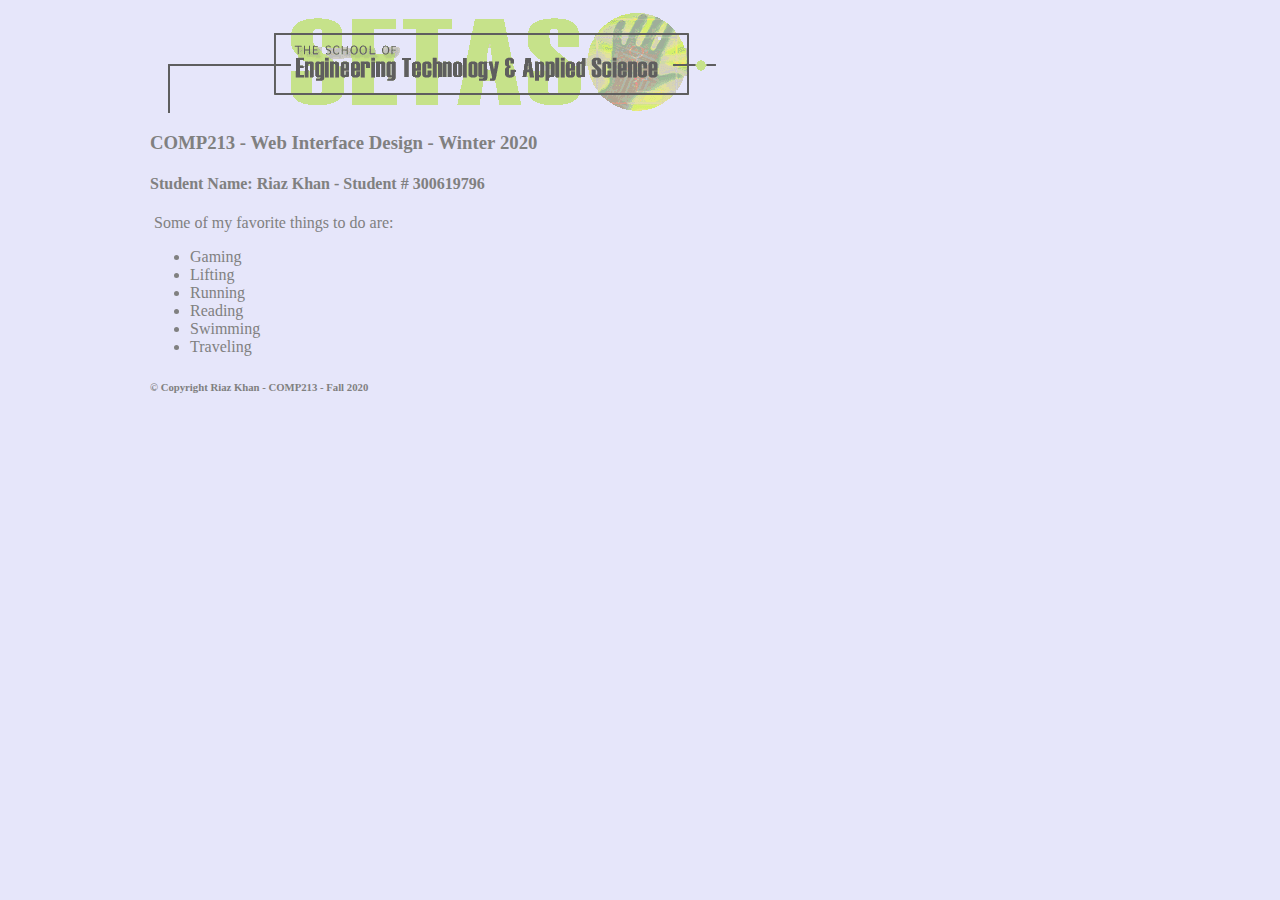
==== commit c63504f9: "add/modify template from lecture" ====
--- a/index.html
+++ b/index.html
@@ -1,241 +1,35 @@
-<!DOCTYPE HTML>
-<!--
-	Solid State by HTML5 UP
-	html5up.net | @ajlkn
-	Free for personal and commercial use under the CCA 3.0 license (html5up.net/license)
--->
-<html>
-
-<head>
-	<title>RiazCK Portfolio</title>
-	<meta charset="utf-8" />
-	<meta name="viewport" content="width=device-width, initial-scale=1, user-scalable=no" />
-	<link rel="stylesheet" href="assets/css/main.css" />
-	<noscript>
-		<link rel="stylesheet" href="assets/css/noscript.css" />
-	</noscript>
-
-	<!-- Personal Styles -->
-	<link rel="stylesheet" href="assets/css/custom.css" />
-
-	<!-- Font Awesome CDN -->
-	<link rel="stylesheet" href="https://cdnjs.cloudflare.com/ajax/libs/font-awesome/6.1.0/css/all.min.css"
-		type="text/css" />
-</head>
-
-<body class="is-preload">
-
-	<!-- Page Wrapper -->
-	<div id="page-wrapper">
-
-		<!-- Header -->
-		<!-- <header id="header" class="alt">
-						<h1><a href="index.html">Solid State</a></h1>
-						<nav>
-							<a href="#menu">Menu</a>
-						</nav>
-					</header> -->
-
-		<!-- Menu -->
-		<!-- <nav id="menu">
-						<div class="inner">
-							<h2>Menu</h2>
-							<ul class="links">
-								<li><a href="index.html">Home</a></li>
-								<li><a href="generic.html">Generic</a></li>
-								<li><a href="elements.html">Elements</a></li>
-								<li><a href="#">Log In</a></li>
-								<li><a href="#">Sign Up</a></li>
-							</ul>
-							<a href="#" class="close">Close</a>
-						</div>
-					</nav> -->
-
-		<!-- Banner -->
-		<section id="banner">
-			<div class="inner">
-				<!-- <div class="logo"><span class="icon fa-gem"></span></div> -->
-				<h2>Welcome To My Portfolio</h2>
-
-				<article class="icon-container">
-					<h3 class="logo">Riaz Khan | Full Stack Web Developer</h3>
-					<div class="logo"> <a href="https://www.linkedin.com/in/riaz-ck/"> <span
-								class="fa-brands fa-linkedin-in"></span> riaz-ck </a> </div>
-					<div class="logo"> <a href="https://github.com/RiazCKhan"> <span class="fa-brands fa-github"></span> riazckhan
-						</a> </div>
-				</article>
-
-			</div>
-		</section>
-
-		<!-- Wrapper -->
-		<section id="wrapper">
-
-			<!-- PROJECTS -->
-			<!-- One -->
-			<section id="four" class="wrapper alt style1">
-				<div class="inner">
-					<h2 class="major">Projects</h2>
-
-					<!-- <p>Cras mattis ante fermentum, malesuada neque vitae, eleifend erat. Phasellus non pulvinar erat. Fusce
-						tincidunt, nisl eget mattis egestas, purus ipsum consequat orci, sit amet lobortis lorem lacus in tellus.
-						Sed ac elementum arcu. Quisque placerat auctor laoreet.</p> -->
-
-					<section class="features">
-
-						<article>
-							<a href="https://github.com/RiazCKhan/react-fit" class="image"><img src="images/pic01.png" alt="" /></a>
-							<h3 class="major">Next Fitness</h3>
-							<ul class="project-desc">
-								<li>Welcome to React Fitness. With more than 1000 exercises to choose from, you can custom build your
-									workout routine.</li>
-								<li>Tech Stack: React, HTML, SASS, Axios, NodeJS, ExpressJS, PostgresSQL</li>
-							</ul>
-							<a href="https://github.com/RiazCKhan/react-fit" class="special">GitHub Repository</a>
-						</article>
-
-						<article>
-							<a href="https://github.com/RiazCKhan/midterm-schoodle" class="image"><img src="images/pic02.png"
-									alt="" /></a>
-							<h3 class="major">Schnoodle</h3>
-							<ul class="project-desc">
-								<li>Schnoodle removes the hassle of contacting each member of your party to sort which date and time
-									aligns with everyones schedule.</li>
-								<li>Tech Stack: Javascript, HTML, CSS, JQuery, NodeJS, ExpressJS, Ajax, SQL, and PostgresSQL</li>
-							</ul>
-							<a href="https://github.com/RiazCKhan/midterm-schoodle" class="special">GitHub Repository</a>
-						</article>
-
-						<!-- <article>
-							<a href="#" class="image"><img src="images/pic05.jpg" alt="" /></a>
-							<h3 class="major">Nisl placerat</h3>
-							<p>Lorem ipsum dolor sit amet, consectetur adipiscing vehicula id nulla dignissim dapibus ultrices.</p>
-							<a href="#" class="special">Learn more</a>
-						</article> -->
-
-						<!-- <article>
-							<a href="#" class="image"><img src="images/pic06.jpg" alt="" /></a>
-							<h3 class="major">Ante fermentum</h3>
-							<p>Lorem ipsum dolor sit amet, consectetur adipiscing vehicula id nulla dignissim dapibus ultrices.</p>
-							<a href="#" class="special">Learn more</a>
-						</article>
-
-						<article>
-							<a href="#" class="image"><img src="images/pic07.jpg" alt="" /></a>
-							<h3 class="major">Fusce consequat</h3>
-							<p>Lorem ipsum dolor sit amet, consectetur adipiscing vehicula id nulla dignissim dapibus ultrices.</p>
-							<a href="#" class="special">Learn more</a>
-						</article> -->
-
-					</section>
-
-					<!-- <ul class="actions">
-						<li><a href="#" class="button">Browse All</a></li>
-					</ul> -->
-
-				</div>
-			</section>
-
-			<!-- ABOUT ME -->
-			<!-- Two -->
-			<section id="one" class="wrapper spotlight style1">
-				<div class="inner">
-					<a href="#" class="image"><img src="images/pic08.jpg" alt="" /></a>
-					<div class="content">
-						<h2 class="major">About Me</h2>
-						<p>What I enjoy most about Web Development is the ability to establish connections,
-							identify feedback loops, and implement concrete solutions.
-							I am most passionate about creating streamlined wellness
-							web applications featuring intuitive front-end experiences.</p>
-						<!-- <a href="#" class="special">Learn more</a> -->
-					</div>
-				</div>
-			</section>
-
-			<!-- Three -->
-			<!-- <section id="two" class="wrapper alt spotlight style2">
-				<div class="inner">
-					<a href="#" class="image"><img src="images/pic02.jpg" alt="" /></a>
-					<div class="content">
-						<h2 class="major">Tempus adipiscing</h2>
-						<p>Lorem ipsum dolor sit amet, etiam lorem adipiscing elit. Cras turpis ante, nullam sit amet turpis non,
-							sollicitudin posuere urna. Mauris id tellus arcu. Nunc vehicula id nulla dignissim dapibus. Nullam
-							ultrices, neque et faucibus viverra, ex nulla cursus.</p>
-						<a href="#" class="special">Learn more</a>
-					</div>
-				</div>
-			</section> -->
-
-			<!-- Four -->
-			<!-- <section id="three" class="wrapper spotlight style3">
-				<div class="inner">
-					<a href="#" class="image"><img src="images/pic03.jpg" alt="" /></a>
-					<div class="content">
-						<h2 class="major">Nullam dignissim</h2>
-						<p>Lorem ipsum dolor sit amet, etiam lorem adipiscing elit. Cras turpis ante, nullam sit amet turpis non,
-							sollicitudin posuere urna. Mauris id tellus arcu. Nunc vehicula id nulla dignissim dapibus. Nullam
-							ultrices, neque et faucibus viverra, ex nulla cursus.</p>
-						<a href="#" class="special">Learn more</a>
-					</div>
-				</div>
-			</section> -->
-
-		</section>
-
-		<!-- Footer -->
-		<section id="footer">
-			<div class="inner">
-
-				<!-- <h2 class="major">Get in touch</h2>
-				<form method="post" action="#">
-					<div class="fields">
-						<div class="field">
-							<label for="name">Name</label>
-							<input type="text" name="name" id="name" />
-						</div>
-						<div class="field">
-							<label for="email">Email</label>
-							<input type="email" name="email" id="email" />
-						</div>
-						<div class="field">
-							<label for="message">Message</label>
-							<textarea name="message" id="message" rows="4"></textarea>
-						</div>
-					</div>
-					<ul class="actions">
-						<li><input type="submit" value="Send Message" /></li>
-					</ul>
-				</form>
-				<ul class="contact">
-					<li class="icon solid fa-home">
-						Untitled Inc<br />
-						1234 Somewhere Road Suite #2894<br />
-						Nashville, TN 00000-0000
-					</li>
-					<li class="icon solid fa-phone">(000) 000-0000</li>
-					<li class="icon solid fa-envelope"><a href="#">information@untitled.tld</a></li>
-					<li class="icon brands fa-twitter"><a href="#">twitter.com/untitled-tld</a></li>
-					<li> <i class="fa-brands fa-linkedin-in"></i> </li>
-					<li>  <i class="fa-brands fa-github"></i> </li>
-				</ul> -->
-
-				<ul class="copyright">
-					<li>&copy; RiazCK</li>
-					<li>Design: <a href="http://html5up.net">HTML5 UP</a></li>
-				</ul>
-			</div>
-		</section>
-
-	</div>
-
-	<!-- Scripts -->
-	<script src="assets/js/jquery.min.js"></script>
-	<script src="assets/js/jquery.scrollex.min.js"></script>
-	<script src="assets/js/browser.min.js"></script>
-	<script src="assets/js/breakpoints.min.js"></script>
-	<script src="assets/js/util.js"></script>
-	<script src="assets/js/main.js"></script>
-
-</body>
-
+<html lang="en">
+<!-- Created by: Riaz Khan - Created on: 09/10/2024 -->
+
+<head>
+  <title>Riaz Khan - COMP213 Home Page</title>
+  <meta charset="utf-8">
+</head>
+
+<body style="font-family:Verdana; color:gray; background-color:lavender;">
+  <div style="width:980px; margin-left:auto; margin-right:auto;">
+    <header>
+      <img src="logo.gif" alt="Setas logo">
+      <h3>COMP213 - Web Interface Design - <span lang="en-ca">Winter</span> 20<span lang="en-ca">20</span></h3>
+      <h4>Student Name: Riaz Khan - Student # 300619796</h4>
+    </header>
+    <main>
+      &nbsp;Some of my favorite things to do are:
+      <ul style="list-style-image:url(animated-bullet-10.gif)">
+        <li>Gaming</li>
+        <li>Lifting</li>
+        <li>Running</li>
+        <li>Reading</li>
+        <li>Swimming</li>
+        <li>Traveling</li>
+      </ul>
+    </main>
+    <footer>
+      <h6>©&nbsp;Copyright Riaz Khan - COMP213 - <span lang="en-ca">Fall</span> 20<span lang="en-ca">20</span>
+      </h6>
+    </footer>
+  </div>
+
+</body>
+
 </html>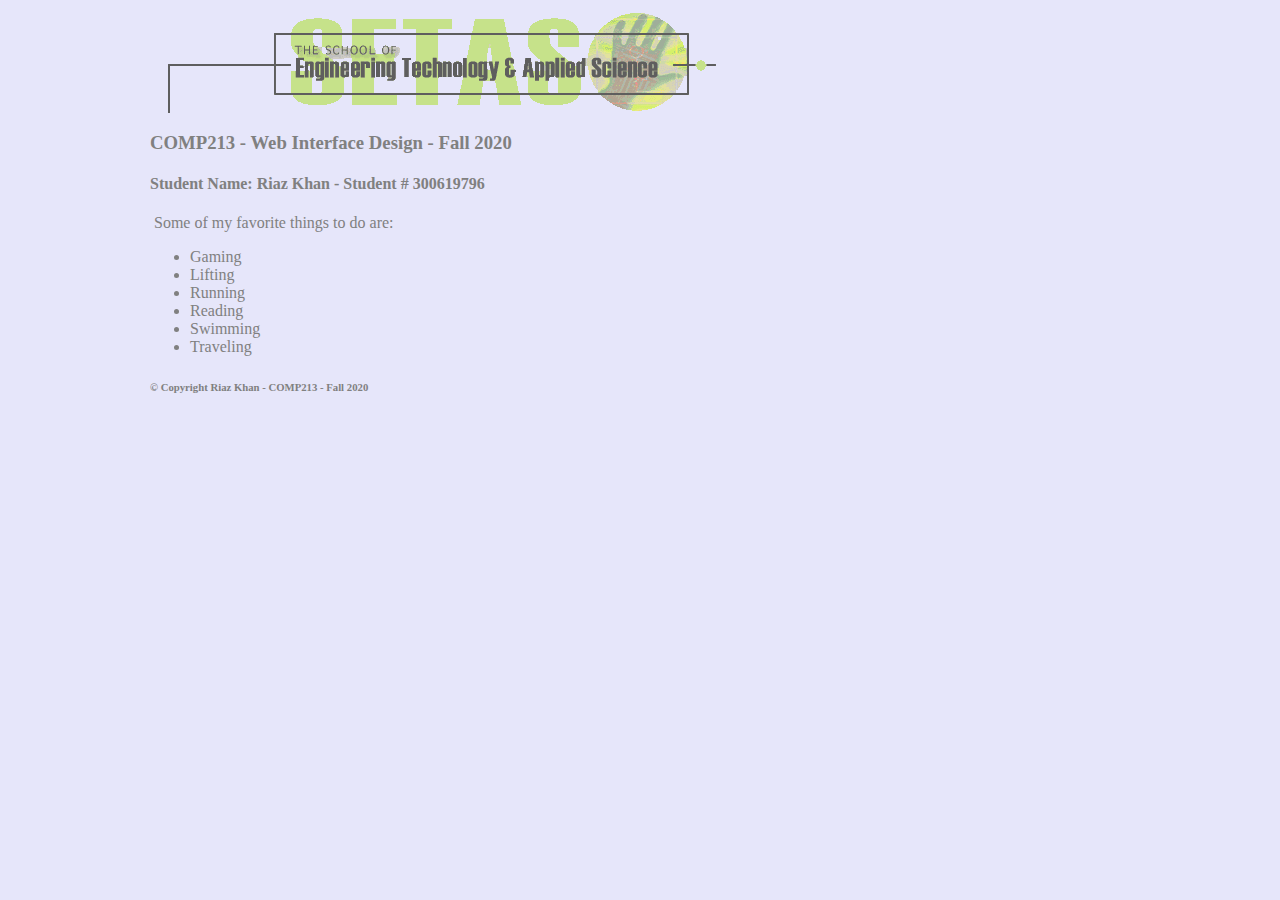
==== commit 03aa2059: "update winter to fall semester" ====
--- a/index.html
+++ b/index.html
@@ -10,7 +10,7 @@
   <div style="width:980px; margin-left:auto; margin-right:auto;">
     <header>
       <img src="logo.gif" alt="Setas logo">
-      <h3>COMP213 - Web Interface Design - <span lang="en-ca">Winter</span> 20<span lang="en-ca">20</span></h3>
+      <h3>COMP213 - Web Interface Design - <span lang="en-ca">Fall</span> 20<span lang="en-ca">20</span></h3>
       <h4>Student Name: Riaz Khan - Student # 300619796</h4>
     </header>
     <main>
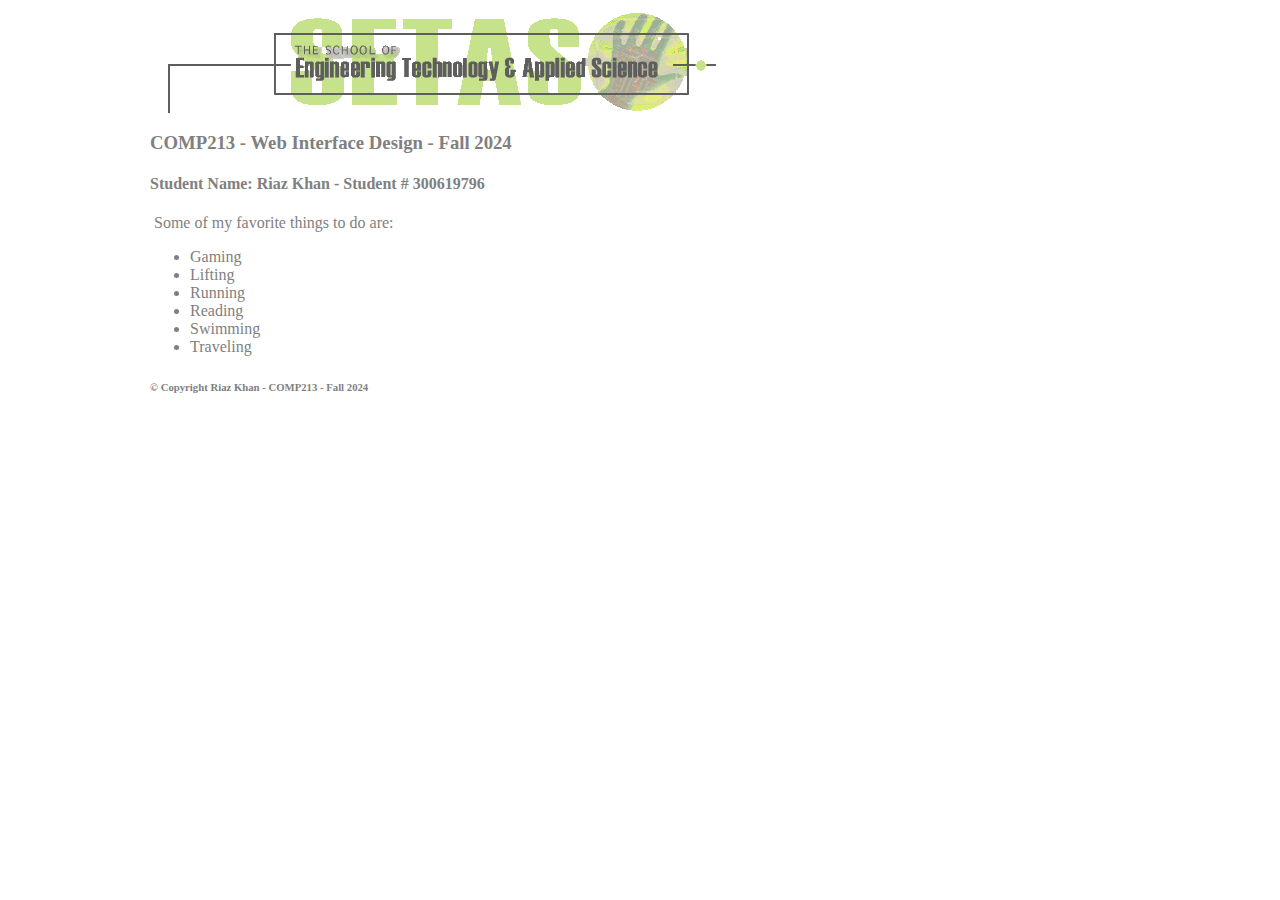
==== commit 6a22d5c9: "add bg image and update html elements" ====
--- a/index.html
+++ b/index.html
@@ -6,11 +6,12 @@
   <meta charset="utf-8">
 </head>
 
-<body style="font-family:Verdana; color:gray; background-color:lavender;">
+<body style="font-family:Verdana; color:gray; background-image:url(/scott-webb-hDyO6rr3kqk-unsplash.jpg);"
+  alt="Plant background image">
   <div style="width:980px; margin-left:auto; margin-right:auto;">
     <header>
       <img src="logo.gif" alt="Setas logo">
-      <h3>COMP213 - Web Interface Design - <span lang="en-ca">Fall</span> 20<span lang="en-ca">20</span></h3>
+      <h3>COMP213 - Web Interface Design - <span lang="en-ca">Fall 2024</span></h3>
       <h4>Student Name: Riaz Khan - Student # 300619796</h4>
     </header>
     <main>
@@ -25,8 +26,7 @@
       </ul>
     </main>
     <footer>
-      <h6>©&nbsp;Copyright Riaz Khan - COMP213 - <span lang="en-ca">Fall</span> 20<span lang="en-ca">20</span>
-      </h6>
+      <h6>©&nbsp;Copyright Riaz Khan - COMP213 - <span lang="en-ca">Fall 2024</span></h6>
     </footer>
   </div>
 
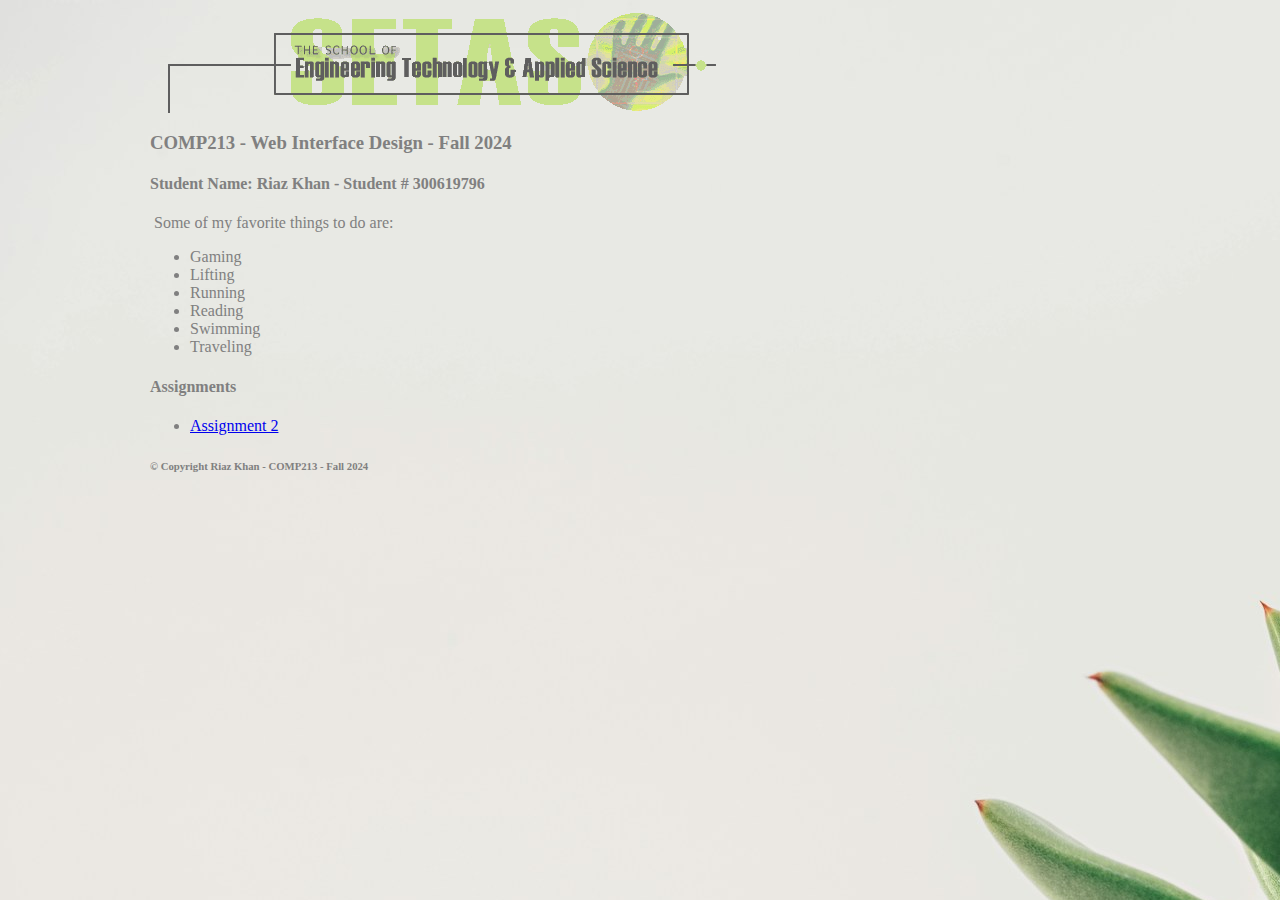
==== commit f53cf4a7: "add relative hyperlink between index and assignment2" ====
--- a/index.html
+++ b/index.html
@@ -16,7 +16,7 @@
     </header>
     <main>
       &nbsp;Some of my favorite things to do are:
-      <ul style="list-style-image:url(animated-bullet-10.gif)">
+      <ul>
         <li>Gaming</li>
         <li>Lifting</li>
         <li>Running</li>
@@ -24,6 +24,15 @@
         <li>Swimming</li>
         <li>Traveling</li>
       </ul>
+
+      <section>
+        <h4>Assignments</h4>
+        <ul>
+          <li>
+            <a href="assignment2.html">Assignment 2</a>
+          </li>
+        </ul>
+      </section>
     </main>
     <footer>
       <h6>©&nbsp;Copyright Riaz Khan - COMP213 - <span lang="en-ca">Fall 2024</span></h6>
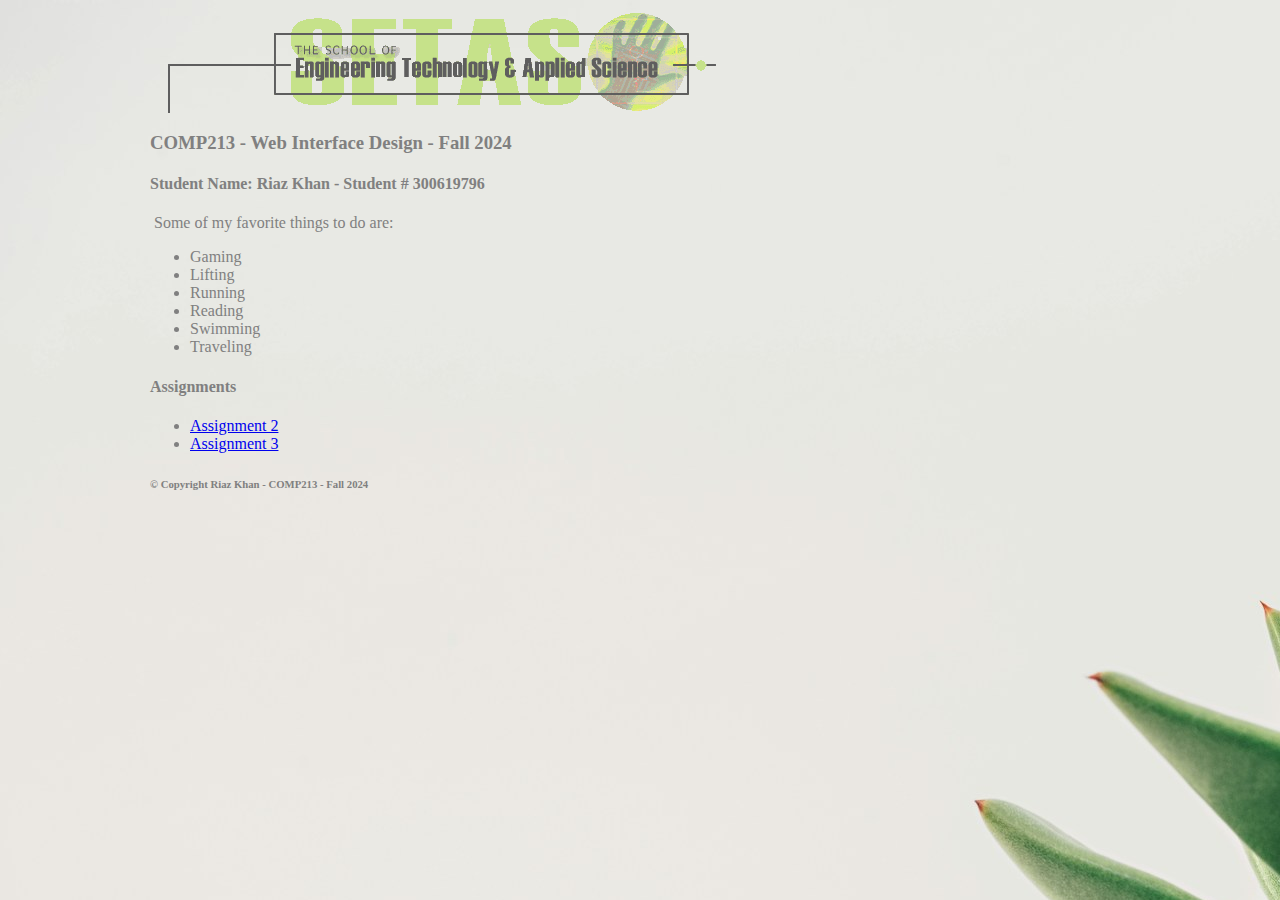
==== commit 5c012632: "add files for assignment 3 incl details 1-2, stylesheet, and images. Add index links" ====
--- a/index.html
+++ b/index.html
@@ -31,6 +31,9 @@
           <li>
             <a href="assignment2.html">Assignment 2</a>
           </li>
+          <li>
+            <a href="assignment3.html">Assignment 3</a>
+          </li>
         </ul>
       </section>
     </main>
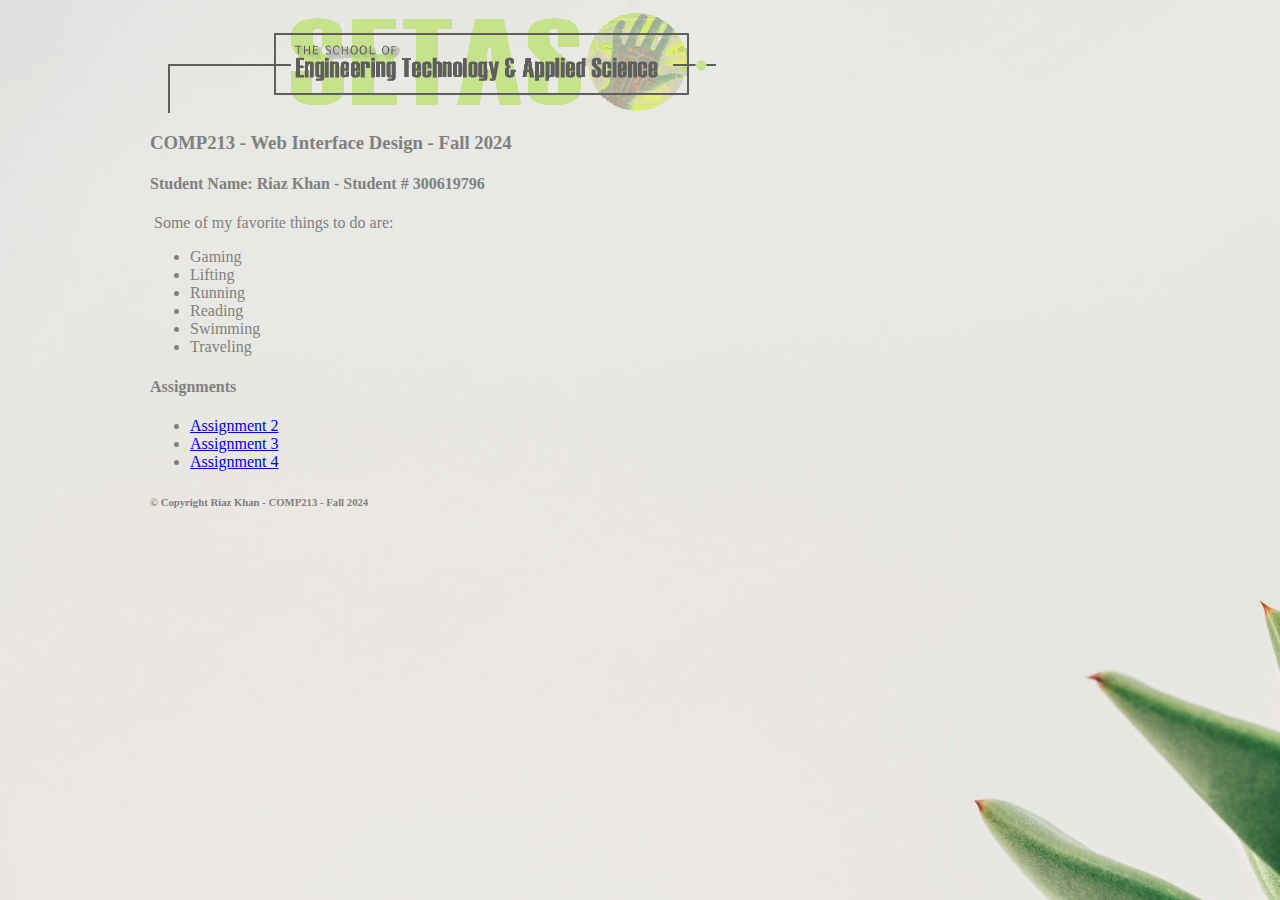
==== commit e2b21210: "add assignment 4" ====
--- a/index.html
+++ b/index.html
@@ -34,6 +34,9 @@
           <li>
             <a href="assignment3.html">Assignment 3</a>
           </li>
+          <li>
+            <a href="assignment4.html">Assignment 4</a>
+          </li>
         </ul>
       </section>
     </main>
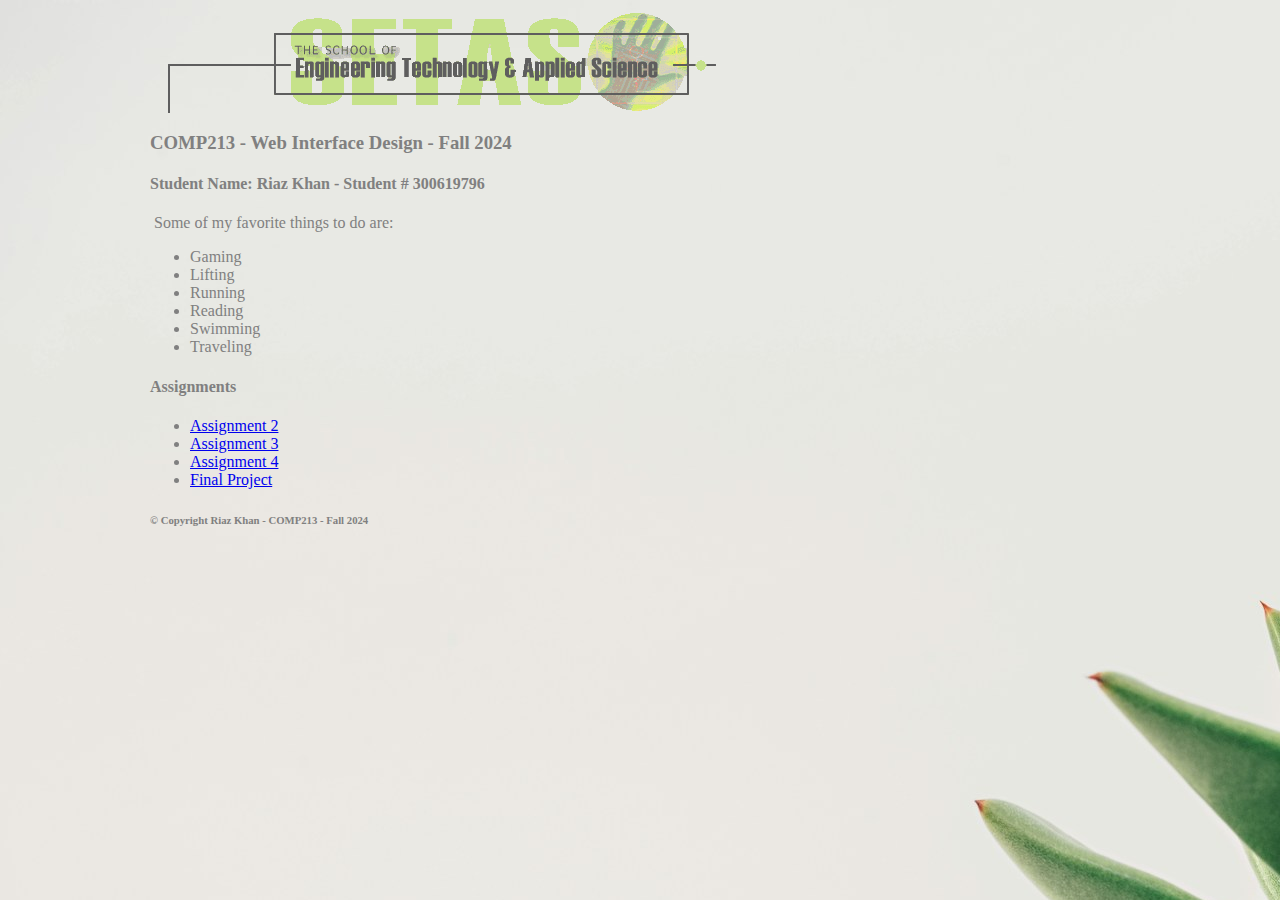
==== commit be5042f0: "add assignment connecting links" ====
--- a/index.html
+++ b/index.html
@@ -37,6 +37,9 @@
           <li>
             <a href="assignment4.html">Assignment 4</a>
           </li>
+          <li>
+            <a href="./project-restaurant/index.html">Final Project</a>
+          </li>
         </ul>
       </section>
     </main>
